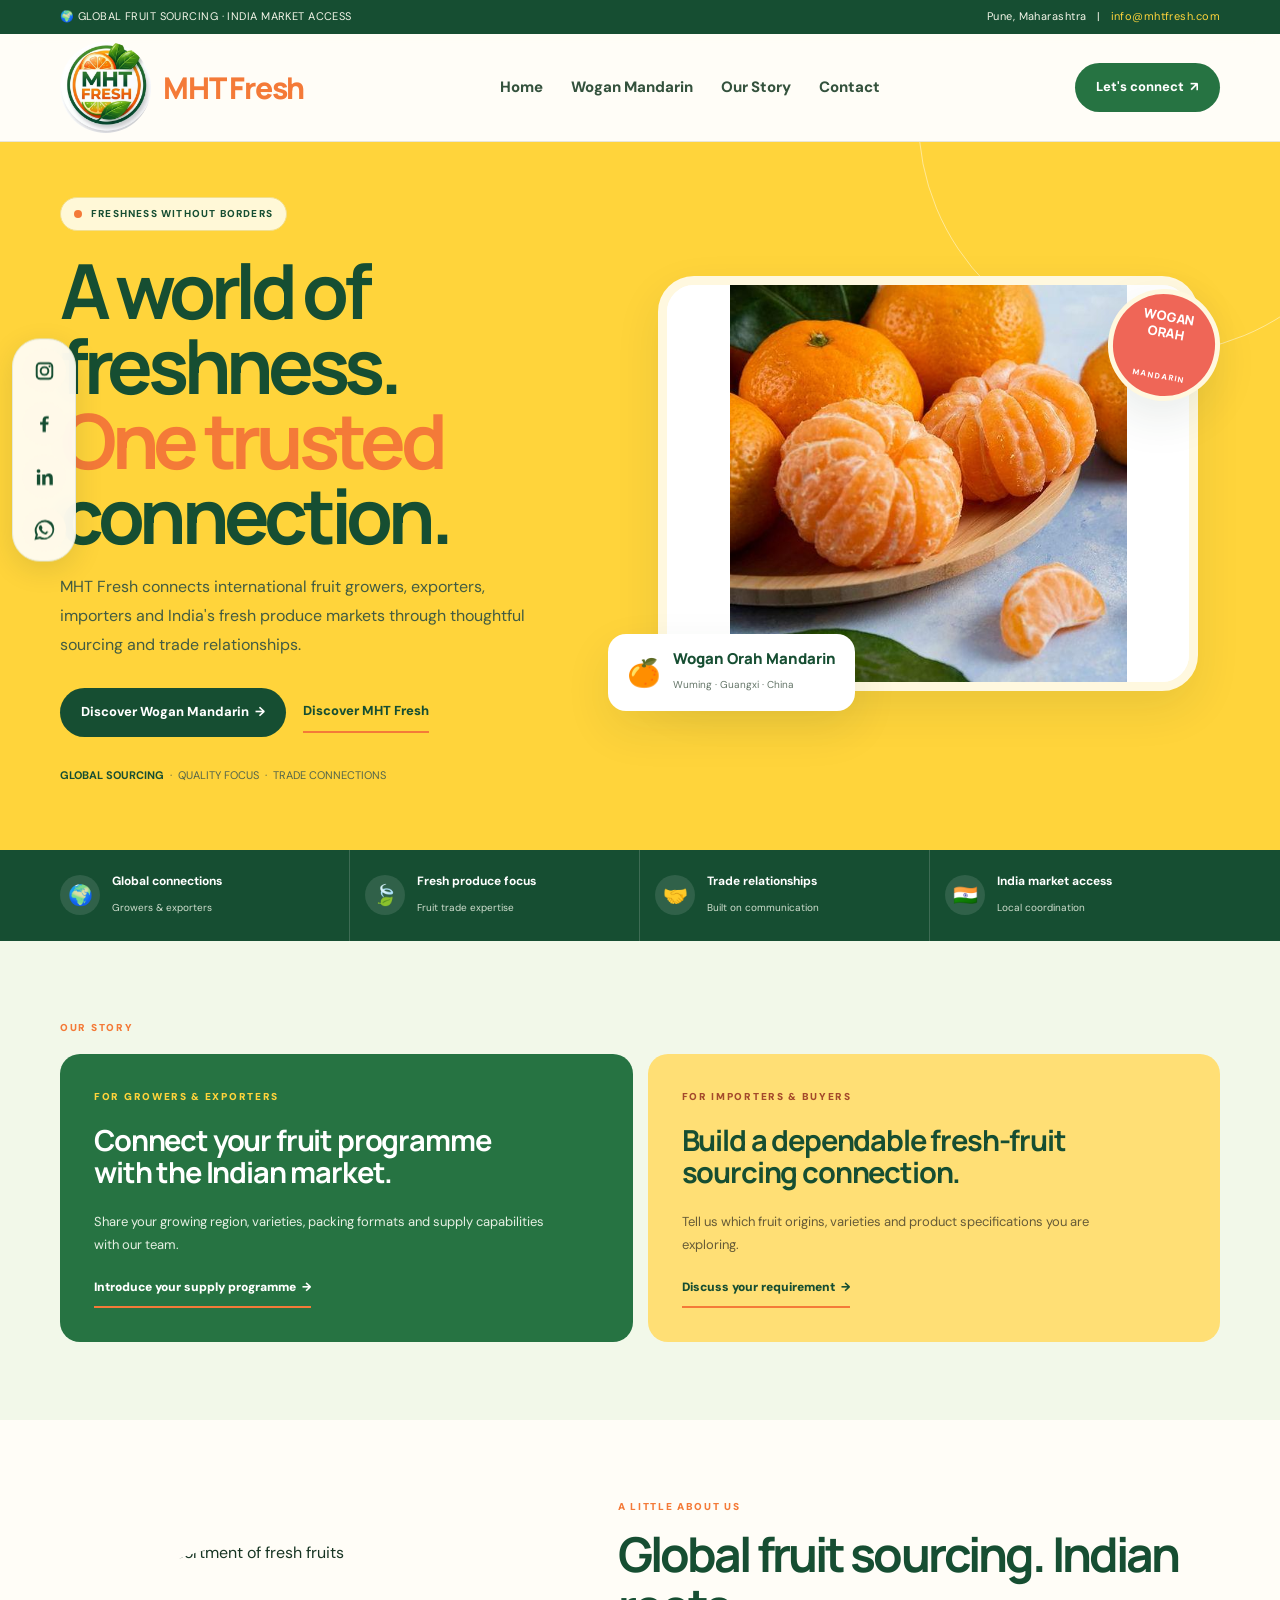
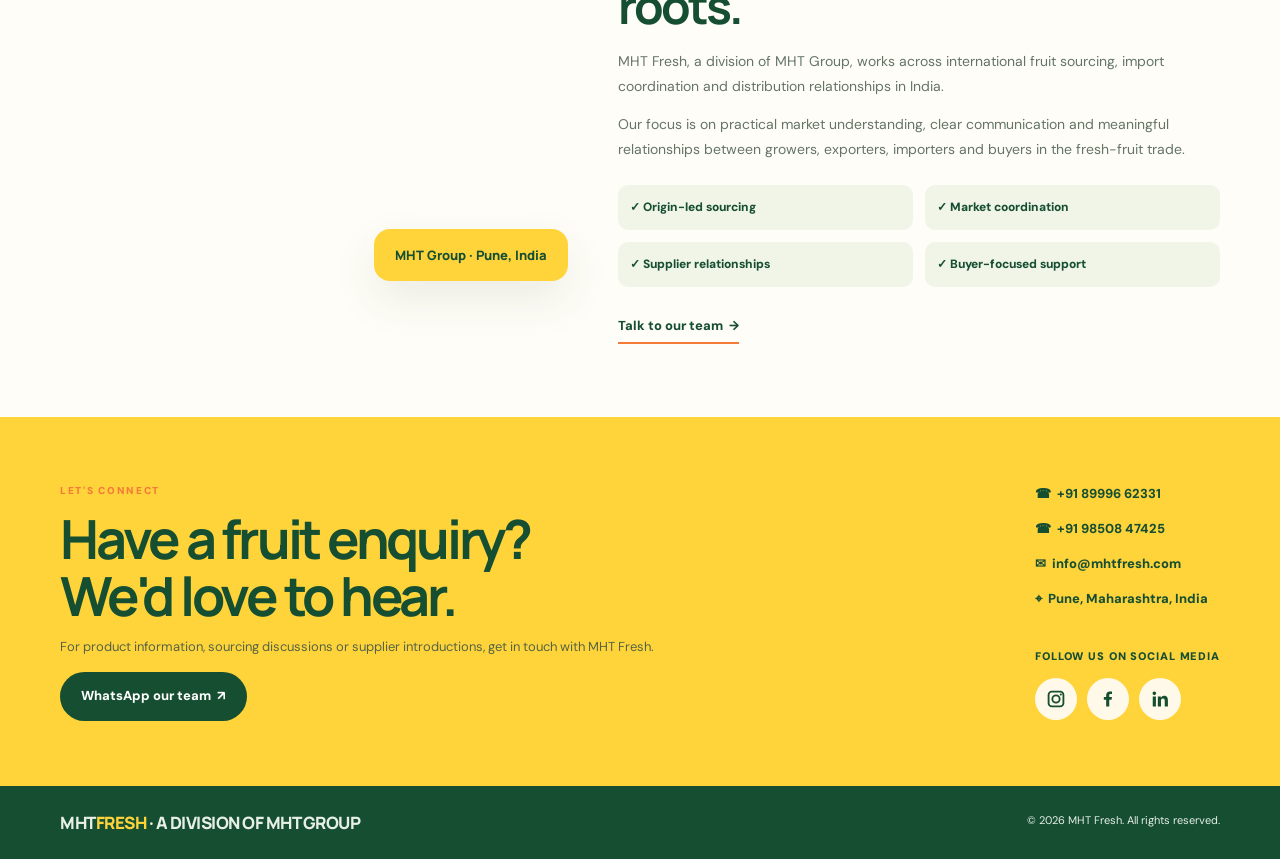
==== index.html @ b7e2547b "Improve site-wide typography, header branding and fixed contact rail" ====
<!doctype html>
<html lang="en"><head>
<meta charset="utf-8"><meta name="viewport" content="width=device-width,initial-scale=1">
<meta name="description" content="MHT Fresh connects international fruit growers, exporters, importers and India's fresh produce markets.">
<meta name="theme-color" content="#f8c928"><title>MHT Fresh | Global Fruit Connections</title>
<link rel="preconnect" href="https://fonts.googleapis.com"><link rel="preconnect" href="https://fonts.gstatic.com" crossorigin>
<link href="https://fonts.googleapis.com/css2?family=DM+Sans:wght@400;500;600;700;800&family=Manrope:wght@400;500;600;700;800&display=swap" rel="stylesheet">
<style>
:root{--sun:#ffd43b;--leaf:#267342;--deep:#164e32;--orange:#f47a38;--coral:#ef6657;--cream:#fff9e9;--paper:#fffdf7;--ink:#173523;--muted:#647568;--shadow:0 18px 45px #25452b18}
*{box-sizing:border-box}html{scroll-behavior:smooth}body{margin:0;background:var(--paper);color:var(--ink);font:15px/1.65 "DM Sans",sans-serif}a{color:inherit;text-decoration:none}img{display:block;max-width:100%}.wrap{width:min(1160px,91%);margin:auto}
.topbar{background:var(--deep);color:#f4f6e9;font-size:11px;letter-spacing:.04em}.topbar .wrap{min-height:34px;display:flex;justify-content:space-between;align-items:center;gap:14px}.topbar a{color:var(--sun)}
header{position:sticky;top:0;z-index:30;background:#fffdf7ed;backdrop-filter:blur(14px);border-bottom:1px solid #e9e6d8}.nav{height:76px;display:flex;align-items:center;justify-content:space-between;gap:25px}.brand{font:800 27px/1 "Manrope";letter-spacing:-1.8px;color:var(--deep)}.brand span{color:var(--orange)}.brand small{display:block;font:800 8px "DM Sans";letter-spacing:2px;color:#788474;margin-top:7px}.brand-logo,.logo-img{width:58px;height:58px;display:block;object-fit:contain;border-radius:50%;flex:none}.links{display:flex;align-items:center;gap:28px;font-size:13px;font-weight:800;color:#34523d}.links a:hover{color:var(--orange)}.navbtn,.btn{display:inline-flex;align-items:center;justify-content:center;gap:9px;background:var(--leaf);color:white;border:0;border-radius:30px;padding:13px 21px;font-size:13px;font-weight:800;transition:.2s}.navbtn:hover,.btn:hover{background:var(--orange);transform:translateY(-2px)}.menu{display:none;border:0;background:none;font-size:26px;color:var(--deep)}
.hero{background:var(--sun);position:relative;overflow:hidden;padding:55px 0 65px}.hero:before{content:"";position:absolute;width:470px;height:470px;border:1px solid #ffffff75;border-radius:50%;right:-110px;top:-260px}.hero-grid{position:relative;z-index:1;display:grid;grid-template-columns:.9fr 1.1fr;gap:48px;align-items:center}.kicker{display:inline-flex;align-items:center;gap:9px;background:#fff8d7;border:1px solid #f3df8d;color:var(--deep);padding:7px 13px;border-radius:30px;font-size:10px;letter-spacing:.12em;font-weight:800;text-transform:uppercase}.kicker i{width:8px;height:8px;border-radius:50%;background:var(--orange)}h1,h2,h3{font-family:"Manrope",sans-serif}h1{font-size:clamp(44px,6vw,76px);line-height:.99;letter-spacing:-.07em;color:var(--deep);margin:22px 0 20px}h1 em{font-style:normal;color:var(--orange)}.hero p{max-width:490px;color:#435c42;font-size:16px;line-height:1.8}.actions{display:flex;align-items:center;gap:17px;flex-wrap:wrap;margin-top:28px}.btn-dark{background:var(--deep)}.btn-dark:hover{background:var(--orange)}.underlink{font-size:13px;font-weight:800;color:var(--deep);border-bottom:2px solid var(--orange);padding:8px 0}.hero-note{margin-top:29px;color:#53654b;font-size:11px}.hero-note b{color:var(--deep)}
.hero-art{height:440px;position:relative}.hero-photo{position:absolute;inset:5px 22px 20px 50px;border-radius:36px;overflow:hidden;background:#fff;box-shadow:var(--shadow);border:9px solid #fff8df}.hero-photo img{width:100%;height:100%;object-fit:contain;background:#fff}.hero-sticker{position:absolute;right:0;top:18px;width:112px;height:112px;border-radius:50%;background:var(--coral);color:white;display:grid;place-items:center;text-align:center;font:800 13px/1.2 "Manrope";transform:rotate(10deg);border:5px solid #fff8df;box-shadow:var(--shadow)}.hero-sticker small{display:block;font:700 8px "DM Sans";letter-spacing:1px}.hero-chip{position:absolute;left:0;bottom:0;background:white;border-radius:18px;padding:14px 19px;box-shadow:var(--shadow);display:flex;gap:12px;align-items:center}.hero-chip b{font:800 15px "Manrope";color:var(--deep);display:block}.hero-chip small{font-size:10px;color:var(--muted)}.chip-icon{font-size:27px}
.promise{background:var(--deep);color:white}.promise .wrap{display:grid;grid-template-columns:repeat(4,1fr)}.promise-item{padding:21px 15px;display:flex;gap:12px;align-items:center;border-right:1px solid #ffffff2b}.promise-item:first-child{padding-left:0}.promise-item:last-child{border:0}.promise-icon{width:40px;height:40px;border-radius:50%;display:grid;place-items:center;background:#ffffff1c;font-size:20px}.promise b{display:block;font-size:12px}.promise small{font-size:10px;color:#d1dfcf}
.section{padding:78px 0}.eyebrow{color:var(--orange);font-size:10px;letter-spacing:.17em;text-transform:uppercase;font-weight:900}.feature{background:var(--cream);overflow:hidden}.feature-grid{display:grid;grid-template-columns:1fr 1fr;gap:55px;align-items:center}.feature-visual{height:390px;position:relative;border-radius:28px;overflow:hidden;background:#fff;border:1px solid #eee7d5;box-shadow:var(--shadow)}.feature-visual img{width:100%;height:100%;object-fit:contain}.feature-label{position:absolute;left:20px;bottom:20px;background:var(--sun);padding:12px 16px;border-radius:12px;color:var(--deep);font-size:10px;font-weight:900;letter-spacing:.12em}.feature-copy h2{font-size:clamp(34px,4.2vw,52px);line-height:1.05;letter-spacing:-.06em;color:var(--deep);margin:12px 0 18px}.feature-copy p{color:var(--muted);font-size:14px}.feature-tags{display:flex;flex-wrap:wrap;gap:8px;margin:20px 0 25px}.feature-tags span{background:#e9f0d7;border-radius:30px;padding:7px 12px;font-size:10px;color:var(--deep);font-weight:800}
.story{background:#f2f8e9}.story-grid{display:grid;grid-template-columns:1fr 1fr;gap:15px}.story-card{border-radius:20px;padding:34px;min-height:260px;display:flex;flex-direction:column;align-items:flex-start}.story-card:first-child{background:var(--leaf);color:white}.story-card:last-child{background:#ffdf75;color:var(--deep)}.story-card .eyebrow{color:var(--sun)}.story-card:last-child .eyebrow{color:#a44a2b}.story-card h3{font-size:29px;line-height:1.12;letter-spacing:-.04em;margin:18px 0 9px;max-width:410px}.story-card p{font-size:13px;max-width:450px;color:#e6f0e3}.story-card:last-child p{color:#665b37}.story-card a{margin-top:auto;font-size:12px;font-weight:900;border-bottom:2px solid var(--orange);padding:8px 0}
.about{display:grid;grid-template-columns:.9fr 1.1fr;gap:65px;align-items:center}.about-visual{height:360px;position:relative}.about-visual img{width:100%;height:100%;object-fit:cover;border-radius:46% 46% 22px 22px}.about-badge{position:absolute;right:-15px;bottom:18px;background:var(--sun);padding:17px 21px;border-radius:16px;color:var(--deep);font:800 13px "Manrope";box-shadow:var(--shadow)}.about-copy h2{font-size:clamp(34px,4vw,48px);line-height:1.08;letter-spacing:-.06em;color:var(--deep);margin:12px 0 18px}.about-copy p{font-size:14px;color:var(--muted)}.about-points{display:grid;grid-template-columns:1fr 1fr;gap:12px;margin:24px 0}.about-points span{font-size:12px;font-weight:800;color:var(--deep);padding:12px;background:#f0f5e8;border-radius:10px}
.contact{background:var(--sun);padding:65px 0}.contact-grid{display:flex;justify-content:space-between;align-items:center;gap:35px}.contact h2{font-size:clamp(34px,4.5vw,54px);line-height:1.05;letter-spacing:-.06em;color:var(--deep);margin:10px 0}.contact p{color:#566445;font-size:13px}.contact-links{display:grid;gap:12px;color:var(--deep);font-size:13px;font-weight:800}.contact-links a:hover{color:var(--orange)}.social-area{margin-top:25px}.social-title{font-size:11px;font-weight:900;letter-spacing:.08em;text-transform:uppercase;color:var(--deep);margin-bottom:11px}.socials{display:flex;gap:10px;align-items:center}.social-link{width:42px;height:42px;border-radius:50%;display:grid;place-items:center;background:#fff9e9;color:var(--deep);transition:.2s}.social-link:hover{transform:translateY(-3px);background:var(--deep);color:white}.social-link svg{width:20px;height:20px;fill:currentColor}
footer{background:var(--deep);color:#e7f0e4;padding:25px 0;font-size:11px}footer .wrap{display:flex;justify-content:space-between;gap:15px;flex-wrap:wrap}.footbrand{font:800 17px "Manrope";letter-spacing:-.5px}.footbrand span{color:var(--sun)}
@media(max-width:900px){.hero-grid{gap:20px}.hero-art{height:370px}.promise-item{padding:17px 9px}.promise small{display:none}.feature-grid{gap:30px}}
@media(max-width:650px){.topbar .wrap{justify-content:center;text-align:center}.topbar .wrap span:last-child{display:none}.nav{height:68px}.menu{display:block}.links{display:none;position:absolute;top:68px;left:0;right:0;background:var(--paper);padding:18px 5%;border-bottom:1px solid #e8e7d8;flex-direction:column;align-items:flex-start}.links.open{display:flex}.navbtn{display:none}.hero{padding:32px 0 42px}.hero-grid{grid-template-columns:1fr;gap:12px}.hero-art{height:300px}.hero-photo{left:20px;right:20px;top:8px;bottom:17px}.hero-sticker{width:88px;height:88px;font-size:11px}.hero p{font-size:14px}.promise .wrap{grid-template-columns:1fr 1fr}.promise-item{border-bottom:1px solid #ffffff2b}.promise-item:nth-child(2){border-right:0}.promise-item:nth-child(3){padding-left:0}.section{padding:55px 0}.feature-grid,.about{grid-template-columns:1fr;gap:28px}.feature-visual{height:290px}.story-grid{grid-template-columns:1fr}.story-card{padding:26px;min-height:235px}.about-visual{height:280px;margin-right:12px}.about-badge{right:0}.contact-grid{display:block}.contact-links{margin-top:25px}footer .wrap{display:block}footer .wrap span{display:block;margin-top:8px}}
@media(prefers-reduced-motion:reduce){html{scroll-behavior:auto}*,*:before,*:after{transition:none!important}}
/* MHT Fresh shared typography, larger brand mark and persistent social rail */@media(max-width:760px){.social-rail{top:auto;left:50%;bottom:calc(12px + env(safe-area-inset-bottom));transform:translateX(-50%);flex-direction:row;border-radius:28px;padding:6px;gap:8px}.social-rail a{width:42px;height:42px}}
body{font-size:16px;line-height:1.7}
.brand-logo,.logo-img{width:76px;height:76px}
.brand-name{display:inline-block;margin-left:11px;font:800 25px/1 "Manrope",sans-serif;letter-spacing:-1.1px;color:var(--deep,var(--forest))}
.brand-name span{color:var(--orange)}
.nav{min-height:88px}
.links,header nav{font-size:14px}
.links a,header nav a{padding:10px 0}
.social-rail{position:fixed;left:12px;top:50%;transform:translateY(-50%);z-index:80;display:flex;flex-direction:column;gap:9px;padding:9px;background:#fffdf7ed;border:1px solid #e4e8dc;border-radius:28px;box-shadow:0 8px 28px #17352320;backdrop-filter:blur(12px)}
.social-rail a{width:42px;height:42px;border-radius:50%;display:grid;place-items:center;background:var(--cream,#fff9e9);color:var(--deep,var(--forest));transition:transform .18s,background .18s,color .18s}
.social-rail a:hover{transform:translateX(3px);background:var(--leaf,var(--forest2));color:#fff}
.social-rail svg{width:20px;height:20px;fill:currentColor}
@media(max-width:900px){.social-rail{left:8px;gap:7px;padding:7px}.social-rail a{width:38px;height:38px}}
@media(max-width:650px){.brand-name{font-size:21px}.brand-logo,.logo-img{width:62px;height:62px}.nav{min-height:68px}.social-rail{top:auto;left:50%;bottom:calc(12px + env(safe-area-inset-bottom));transform:translateX(-50%);flex-direction:row;border-radius:28px;padding:6px;gap:8px}.social-rail a{width:42px;height:42px}}

/* MHT Fresh site-wide typography, enlarged identity and fixed contact rail */
body{font-family:"DM Sans",sans-serif;font-size:16px;line-height:1.75}
p,.lead{font-size:16px;line-height:1.75}
.brand,.logo{display:flex;align-items:center;gap:12px;white-space:nowrap}
.brand-name{display:inline-block;margin:0;font:800 30px/1 "Manrope",sans-serif;letter-spacing:-1.2px;color:var(--deep,var(--forest,var(--g)))}
.brand-name span{color:var(--orange)}
.brand-logo,.logo-img{width:91px;height:91px;flex:none;object-fit:contain}
.nav{height:auto;min-height:104px;padding:8px 0}
.links,header nav{font-size:15px}
.links a,header nav a{font-size:15px}
.social-rail{position:fixed;left:12px;top:50%;transform:translateY(-50%);z-index:100;display:flex;flex-direction:column;gap:9px;padding:9px;background:#fffdf7ed;border:1px solid #e4e8dc;border-radius:28px;box-shadow:0 8px 28px #17352320;backdrop-filter:blur(12px)}
.social-rail a{width:44px;height:44px;border-radius:50%;display:grid;place-items:center;background:var(--cream,#fff9e9);color:var(--deep,var(--forest,var(--g)));transition:transform .18s,background .18s,color .18s}
.social-rail a:hover{transform:translateX(3px);background:var(--leaf,var(--forest2,var(--g2)));color:#fff}
.social-rail svg{width:21px;height:21px;fill:currentColor}
@media(max-width:900px){.brand-logo,.logo-img{width:82px;height:82px}.nav{min-height:94px}.social-rail{left:8px;gap:7px;padding:7px}.social-rail a{width:40px;height:40px}}
@media(max-width:650px){
 .brand-name{font-size:25px}
 .brand-logo,.logo-img{width:74px;height:74px}
 .nav{min-height:82px;padding:8px 0}
 .social-rail{top:auto;left:50%;bottom:calc(12px + env(safe-area-inset-bottom));transform:translateX(-50%);flex-direction:row;border-radius:28px;padding:6px;gap:8px}
 .social-rail a{width:42px;height:42px}
}

</style></head><body>
<aside class="social-rail" aria-label="Follow MHT Fresh on social media">
  <a href="https://www.instagram.com/mht_fresh/?srtk=MWRqb3l5eXVsdXZsYQ==" target="_blank" rel="noopener noreferrer" aria-label="Instagram" title="Instagram"><svg viewBox="0 0 24 24" aria-hidden="true"><path d="M7 2h10a5 5 0 0 1 5 5v10a5 5 0 0 1-5 5H7a5 5 0 0 1-5-5V7a5 5 0 0 1 5-5zm0 2.2A2.8 2.8 0 0 0 4.2 7v10A2.8 2.8 0 0 0 7 19.8h10a2.8 2.8 0 0 0 2.8-2.8V7A2.8 2.8 0 0 0 17 4.2H7zm5 2.3a5.5 5.5 0 1 1 0 11 5.5 5.5 0 0 1 0-11zm0 2.2a3.3 3.3 0 1 0 0 6.6 3.3 3.3 0 0 0 0-6.6zm5.8-3.4a1.3 1.3 0 1 1 0 2.6 1.3 1.3 0 0 1 0-2.6z"/></svg></a>
  <a href="https://www.facebook.com/share/1EpzenpAUu/" target="_blank" rel="noopener noreferrer" aria-label="Facebook" title="Facebook"><svg viewBox="0 0 24 24" aria-hidden="true"><path d="M13.5 21v-8.2h2.8l.4-3.2h-3.2V7.5c0-.9.3-1.5 1.6-1.5h1.7V3.1c-.3 0-1.4-.1-2.6-.1-2.6 0-4.4 1.6-4.4 4.5v2.1H7v3.2h2.8V21h3.7z"/></svg></a>
  <a href="https://www.linkedin.com/company/145335454/" target="_blank" rel="noopener noreferrer" aria-label="LinkedIn" title="LinkedIn"><svg viewBox="0 0 24 24" aria-hidden="true"><path d="M5.2 3a2.2 2.2 0 1 1 0 4.4 2.2 2.2 0 0 1 0-4.4zM3.3 9h3.8v12H3.3V9zm6.1 0H13v1.6h.1A4.1 4.1 0 0 1 16.8 8c4 0 4.7 2.6 4.7 6V21h-3.8v-6.2c0-1.5 0-3.4-2.1-3.4s-2.4 1.6-2.4 3.3V21H9.4V9z"/></svg></a>
  <a href="https://wa.me/918999662331?text=Hello%20MHT%20Fresh%2C%20I%20have%20a%20fruit%20enquiry." target="_blank" rel="noopener noreferrer" aria-label="WhatsApp" title="WhatsApp"><svg viewBox="0 0 24 24" aria-hidden="true"><path d="M20.5 3.5A11.9 11.9 0 0 0 2 17.7L.5 23.5l6-1.6A11.9 11.9 0 0 0 20.5 3.5ZM12 21a9 9 0 0 1-4.6-1.3l-.3-.2-3.5.9.9-3.4-.2-.4A9 9 0 1 1 12 21Zm5-6.7c-.3-.2-1.7-.9-2-.9s-.5-.2-.7.2-.8.9-1 1.1-.4.2-.7.1a7.4 7.4 0 0 1-2.2-1.4 8.2 8.2 0 0 1-1.5-1.9c-.2-.3 0-.5.1-.7l.5-.6.2-.5-.1-.5c-.1-.2-.7-1.6-1-2.1-.2-.5-.5-.4-.7-.4h-.6c-.2 0-.5.1-.8.4s-1 1-1 2.4 1 2.8 1.2 3 .2.3.4.6a9.7 9.7 0 0 0 3.7 3.3c.5.2.9.4 1.2.5.5.2 1 .2 1.4.1.4-.1 1.7-.7 1.9-1.3.2-.6.2-1.1.1-1.2-.1-.2-.3-.3-.6-.4Z"/></svg></a>
</aside><div class="topbar"><div class="wrap"><span>🌍 GLOBAL FRUIT SOURCING · INDIA MARKET ACCESS</span><span>Pune, Maharashtra &nbsp; | &nbsp; <a href="mailto:info@mhtfresh.com">info@mhtfresh.com</a></span></div></div>
<header><div class="wrap nav"><a href="index.html" class="brand" aria-label="MHT Fresh home"><img class="brand-logo" src="assets/Logo.png" alt="MHT Fresh"><span class="brand-name">MHT <span>Fresh</span></span></a><button class="menu" id="menu" aria-label="Toggle navigation" aria-expanded="false">☰</button><nav class="links" id="links"><a href="#home">Home</a><a href="wogan.html">Wogan Mandarin</a><a href="#about">Our Story</a><a href="#contact">Contact</a></nav><a class="navbtn" href="#contact">Let's connect&nbsp; ↗</a></div></header>
<main>
<section class="hero" id="home"><div class="wrap hero-grid"><div><span class="kicker"><i></i> Freshness without borders</span><h1>A world of freshness.<br><em>One trusted</em> connection.</h1><p>MHT Fresh connects international fruit growers, exporters, importers and India's fresh produce markets through thoughtful sourcing and trade relationships.</p><div class="actions"><a class="btn btn-dark" href="wogan.html">Discover Wogan Mandarin&nbsp; →</a><a class="underlink" href="#about">Discover MHT Fresh</a></div><div class="hero-note"><b>GLOBAL SOURCING</b> &nbsp;·&nbsp; QUALITY FOCUS &nbsp;·&nbsp; TRADE CONNECTIONS</div></div><div class="hero-art"><div class="hero-photo"><img src="assets/wogan-mandarin.jpg" alt="Wogan Orah Mandarin with fresh leaves and peeled segments" fetchpriority="high"></div><div class="hero-sticker">WOGAN<br>ORAH<small>MANDARIN</small></div><div class="hero-chip"><span class="chip-icon">🍊</span><div><b>Wogan Orah Mandarin</b><small>Wuming · Guangxi · China</small></div></div></div></div></section>
<div class="promise"><div class="wrap"><div class="promise-item"><span class="promise-icon">🌍</span><div><b>Global connections</b><small>Growers & exporters</small></div></div><div class="promise-item"><span class="promise-icon">🍃</span><div><b>Fresh produce focus</b><small>Fruit trade expertise</small></div></div><div class="promise-item"><span class="promise-icon">🤝</span><div><b>Trade relationships</b><small>Built on communication</small></div></div><div class="promise-item"><span class="promise-icon">🇮🇳</span><div><b>India market access</b><small>Local coordination</small></div></div></div></div>
<section class="story section"><div class="wrap"><div class="eyebrow">Our story</div><div class="story-grid" style="margin-top:18px"><article class="story-card"><div class="eyebrow">For growers & exporters</div><h3>Connect your fruit programme with the Indian market.</h3><p>Share your growing region, varieties, packing formats and supply capabilities with our team.</p><a href="mailto:info@mhtfresh.com?subject=Exporter%20Enquiry">Introduce your supply programme&nbsp; →</a></article><article class="story-card"><div class="eyebrow">For importers & buyers</div><h3>Build a dependable fresh-fruit sourcing connection.</h3><p>Tell us which fruit origins, varieties and product specifications you are exploring.</p><a href="mailto:info@mhtfresh.com?subject=Buyer%20Enquiry">Discuss your requirement&nbsp; →</a></article></div></div></section>
<section class="section" id="about"><div class="wrap about"><div class="about-visual"><img src="https://images.unsplash.com/photo-1610832958506-aa56368176cf?auto=format&fit=crop&w=1000&q=85" alt="A colourful assortment of fresh fruits"><span class="about-badge">MHT Group · Pune, India</span></div><div class="about-copy"><div class="eyebrow">A little about us</div><h2>Global fruit sourcing. Indian roots.</h2><p>MHT Fresh, a division of MHT Group, works across international fruit sourcing, import coordination and distribution relationships in India.</p><p>Our focus is on practical market understanding, clear communication and meaningful relationships between growers, exporters, importers and buyers in the fresh-fruit trade.</p><div class="about-points"><span>✓ Origin-led sourcing</span><span>✓ Market coordination</span><span>✓ Supplier relationships</span><span>✓ Buyer-focused support</span></div><a class="underlink" href="#contact">Talk to our team&nbsp; →</a></div></div></section>
<section class="contact" id="contact"><div class="wrap contact-grid"><div><div class="eyebrow">Let's connect</div><h2>Have a fruit enquiry?<br>We'd love to hear.</h2><p>For product information, sourcing discussions or supplier introductions, get in touch with MHT Fresh.</p><a class="btn btn-dark" href="https://wa.me/918999662331?text=Hello%20MHT%20Fresh%2C%20I%20would%20like%20to%20discuss%20a%20fruit%20enquiry.">WhatsApp our team&nbsp; ↗</a></div><div class="contact-links"><a href="tel:+918999662331">☎ &nbsp;+91 89996 62331</a><a href="tel:+919850847425">☎ &nbsp;+91 98508 47425</a><a href="mailto:info@mhtfresh.com">✉ &nbsp;info@mhtfresh.com</a><span>⌖ &nbsp;Pune, Maharashtra, India</span><div class="social-area"><div class="social-title">Follow us on social media</div><div class="socials"><a class="social-link" href="https://www.instagram.com/mht_fresh/" target="_blank" rel="noopener noreferrer" aria-label="Instagram"><svg viewBox="0 0 24 24" aria-hidden="true"><path d="M7 2h10a5 5 0 0 1 5 5v10a5 5 0 0 1-5 5H7a5 5 0 0 1-5-5V7a5 5 0 0 1 5-5zm0 2.2A2.8 2.8 0 0 0 4.2 7v10A2.8 2.8 0 0 0 7 19.8h10a2.8 2.8 0 0 0 2.8-2.8V7A2.8 2.8 0 0 0 17 4.2H7zm5 2.3a5.5 5.5 0 1 1 0 11 5.5 5.5 0 0 1 0-11zm0 2.2a3.3 3.3 0 1 0 0 6.6 3.3 3.3 0 0 0 0-6.6zm5.8-3.4a1.3 1.3 0 1 1 0 2.6 1.3 1.3 0 0 1 0-2.6z"/></svg></a><a class="social-link" href="https://www.facebook.com/share/1EpzenpAUu/" target="_blank" rel="noopener noreferrer" aria-label="Facebook"><svg viewBox="0 0 24 24" aria-hidden="true"><path d="M13.5 21v-8.2h2.8l.4-3.2h-3.2V7.5c0-.9.3-1.5 1.6-1.5h1.7V3.1c-.3 0-1.4-.1-2.6-.1-2.6 0-4.4 1.6-4.4 4.5v2.1H7v3.2h2.8V21h3.7z"/></svg></a><a class="social-link" href="https://www.linkedin.com/company/145335454" target="_blank" rel="noopener noreferrer" aria-label="LinkedIn"><svg viewBox="0 0 24 24" aria-hidden="true"><path d="M5.2 3a2.2 2.2 0 1 1 0 4.4 2.2 2.2 0 0 1 0-4.4zM3.3 9h3.8v12H3.3V9zm6.1 0H13v1.6h.1A4.1 4.1 0 0 1 16.8 8c4 0 4.7 2.6 4.7 6V21h-3.8v-6.2c0-1.5 0-3.4-2.1-3.4s-2.4 1.6-2.4 3.3V21H9.4V9z"/></svg></a></div></div></div></div></section>
</main><footer><div class="wrap"><strong class="footbrand">MHT<span>FRESH</span> · A DIVISION OF MHT GROUP</strong><span>© <span id="year"></span> MHT Fresh. All rights reserved.</span></div></footer>
<script>document.getElementById("year").textContent=new Date().getFullYear();const menu=document.getElementById("menu"),links=document.getElementById("links");menu.addEventListener("click",()=>{const open=links.classList.toggle("open");menu.setAttribute("aria-expanded",String(open));menu.textContent=open?"×":"☰"});links.querySelectorAll("a").forEach(a=>a.addEventListener("click",()=>{links.classList.remove("open");menu.setAttribute("aria-expanded","false");menu.textContent="☰"}));</script>
</body></html>
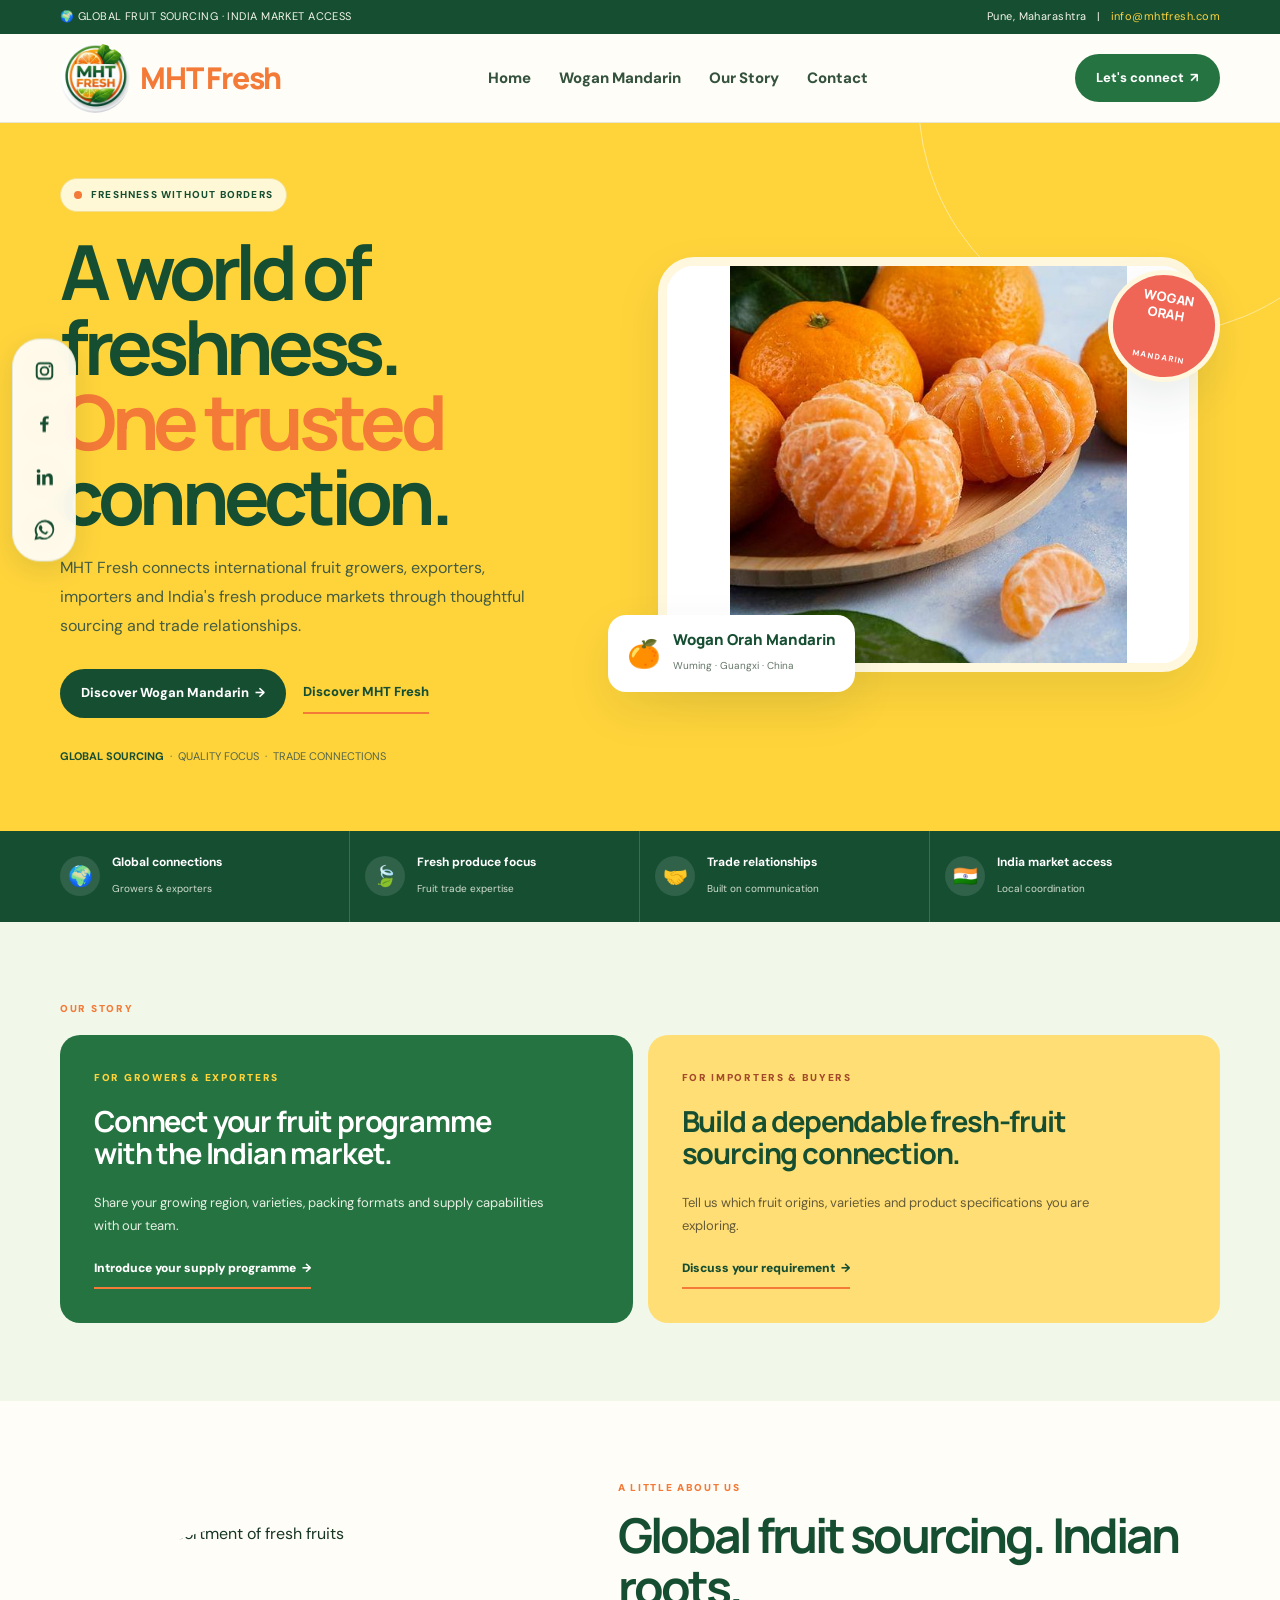
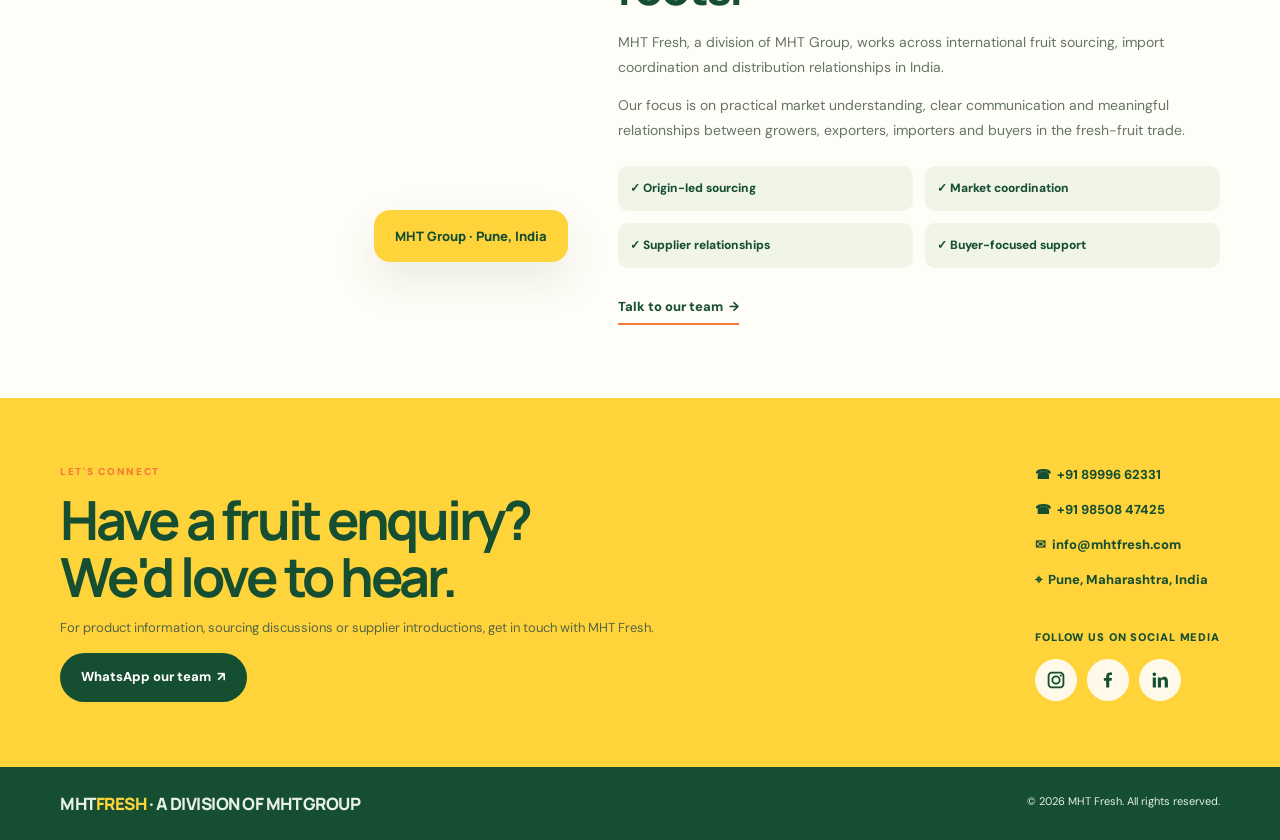
==== commit ae1609ff: "Align homepage branding with shared fruit-led theme" ====
--- a/index.html
+++ b/index.html
@@ -59,6 +59,21 @@
  .social-rail a{width:42px;height:42px}
 }
 
+
+/* MHT Fresh fruit-led brand theme — shared palette and component styling */
+body{font-family:"DM Sans",sans-serif;font-size:16px;line-height:1.75}
+p{font-size:16px;line-height:1.75}
+h1,h2,h3{font-family:"Manrope",sans-serif}
+.brand{display:flex;align-items:center;gap:10px;white-space:nowrap}
+.brand-name{font-size:30px;letter-spacing:-1.2px}
+.brand-logo,.logo-img{width:70px;height:70px;flex:none;object-fit:contain}
+.nav{height:auto;min-height:88px;padding:7px 0}
+.links{font-size:15px}
+.links a{font-size:15px}
+button,.btn,.navbtn{border-radius:30px}
+@media(max-width:900px){.brand-logo,.logo-img{width:70px;height:70px}.nav{min-height:84px}}
+@media(max-width:650px){.brand-name{font-size:25px}.brand-logo,.logo-img{width:64px;height:64px}.nav{min-height:76px}}
+
 </style></head><body>
 <aside class="social-rail" aria-label="Follow MHT Fresh on social media">
   <a href="https://www.instagram.com/mht_fresh/?srtk=MWRqb3l5eXVsdXZsYQ==" target="_blank" rel="noopener noreferrer" aria-label="Instagram" title="Instagram"><svg viewBox="0 0 24 24" aria-hidden="true"><path d="M7 2h10a5 5 0 0 1 5 5v10a5 5 0 0 1-5 5H7a5 5 0 0 1-5-5V7a5 5 0 0 1 5-5zm0 2.2A2.8 2.8 0 0 0 4.2 7v10A2.8 2.8 0 0 0 7 19.8h10a2.8 2.8 0 0 0 2.8-2.8V7A2.8 2.8 0 0 0 17 4.2H7zm5 2.3a5.5 5.5 0 1 1 0 11 5.5 5.5 0 0 1 0-11zm0 2.2a3.3 3.3 0 1 0 0 6.6 3.3 3.3 0 0 0 0-6.6zm5.8-3.4a1.3 1.3 0 1 1 0 2.6 1.3 1.3 0 0 1 0-2.6z"/></svg></a>
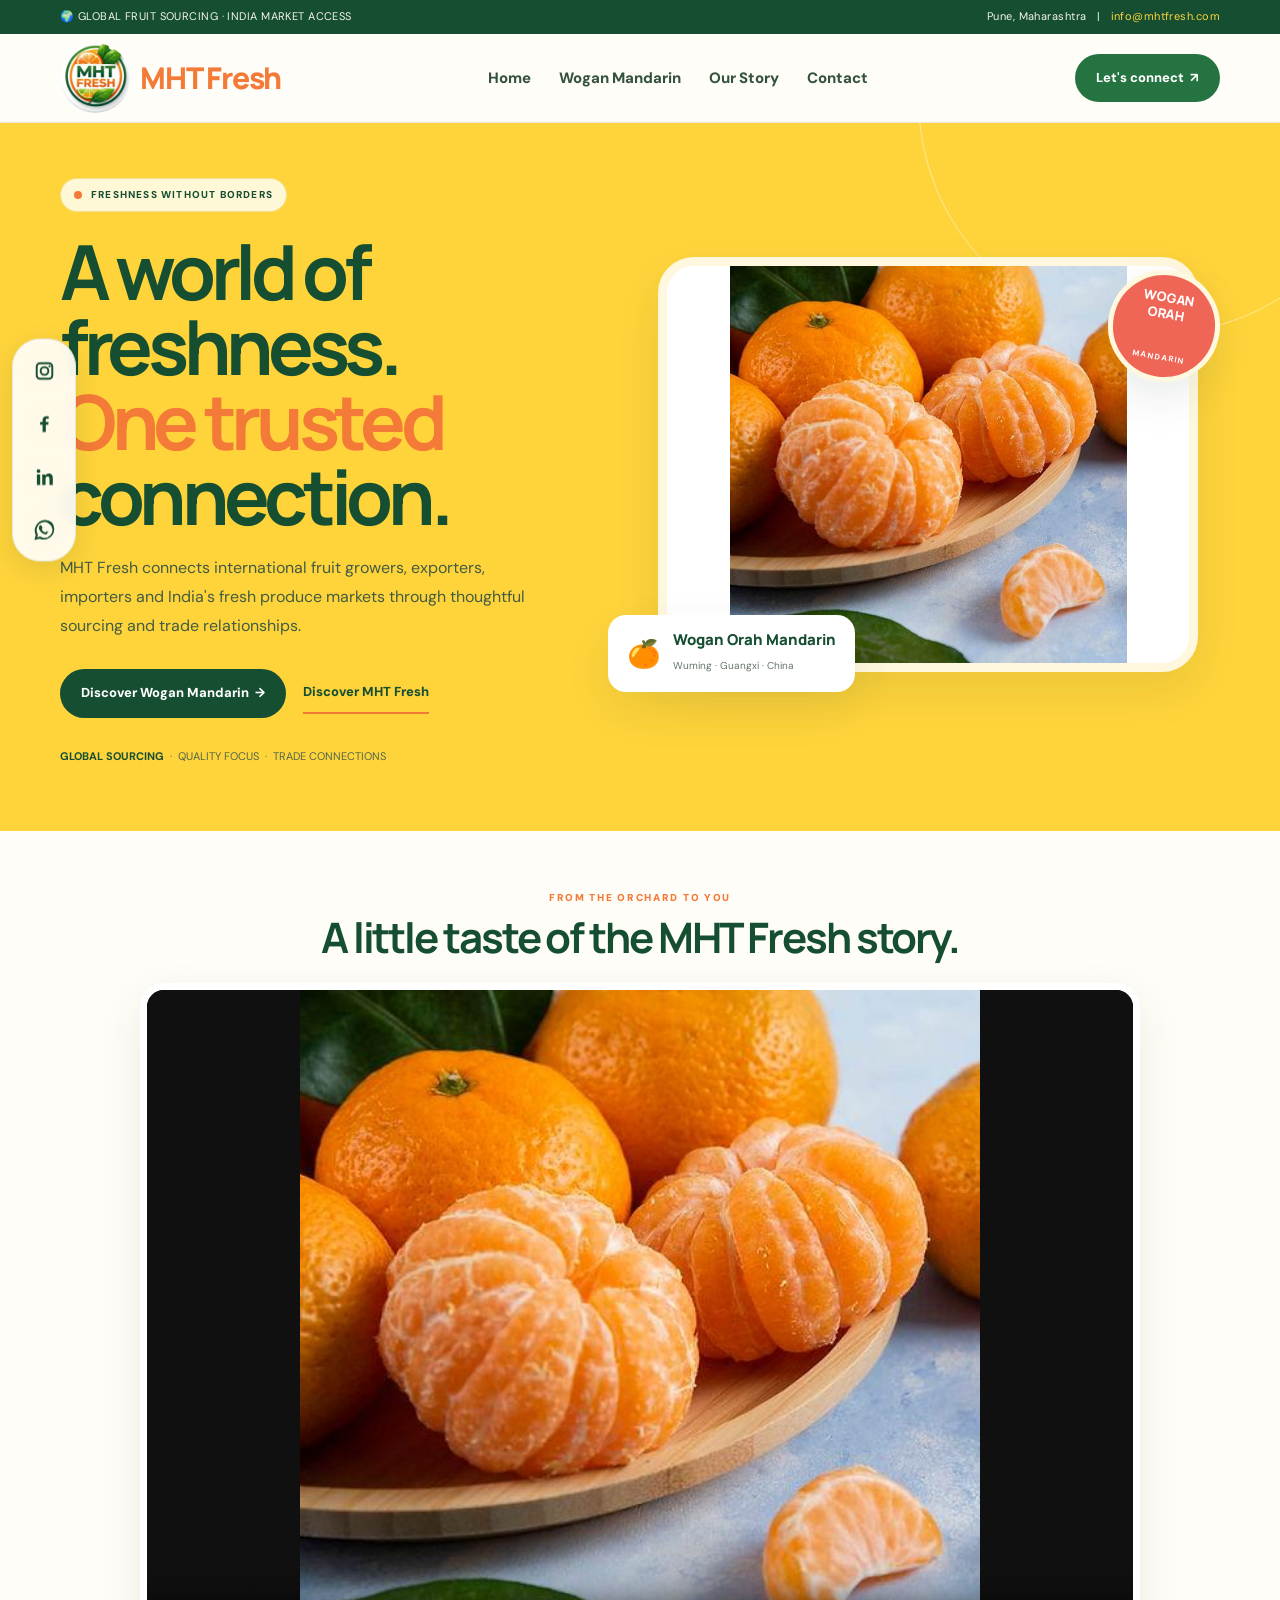
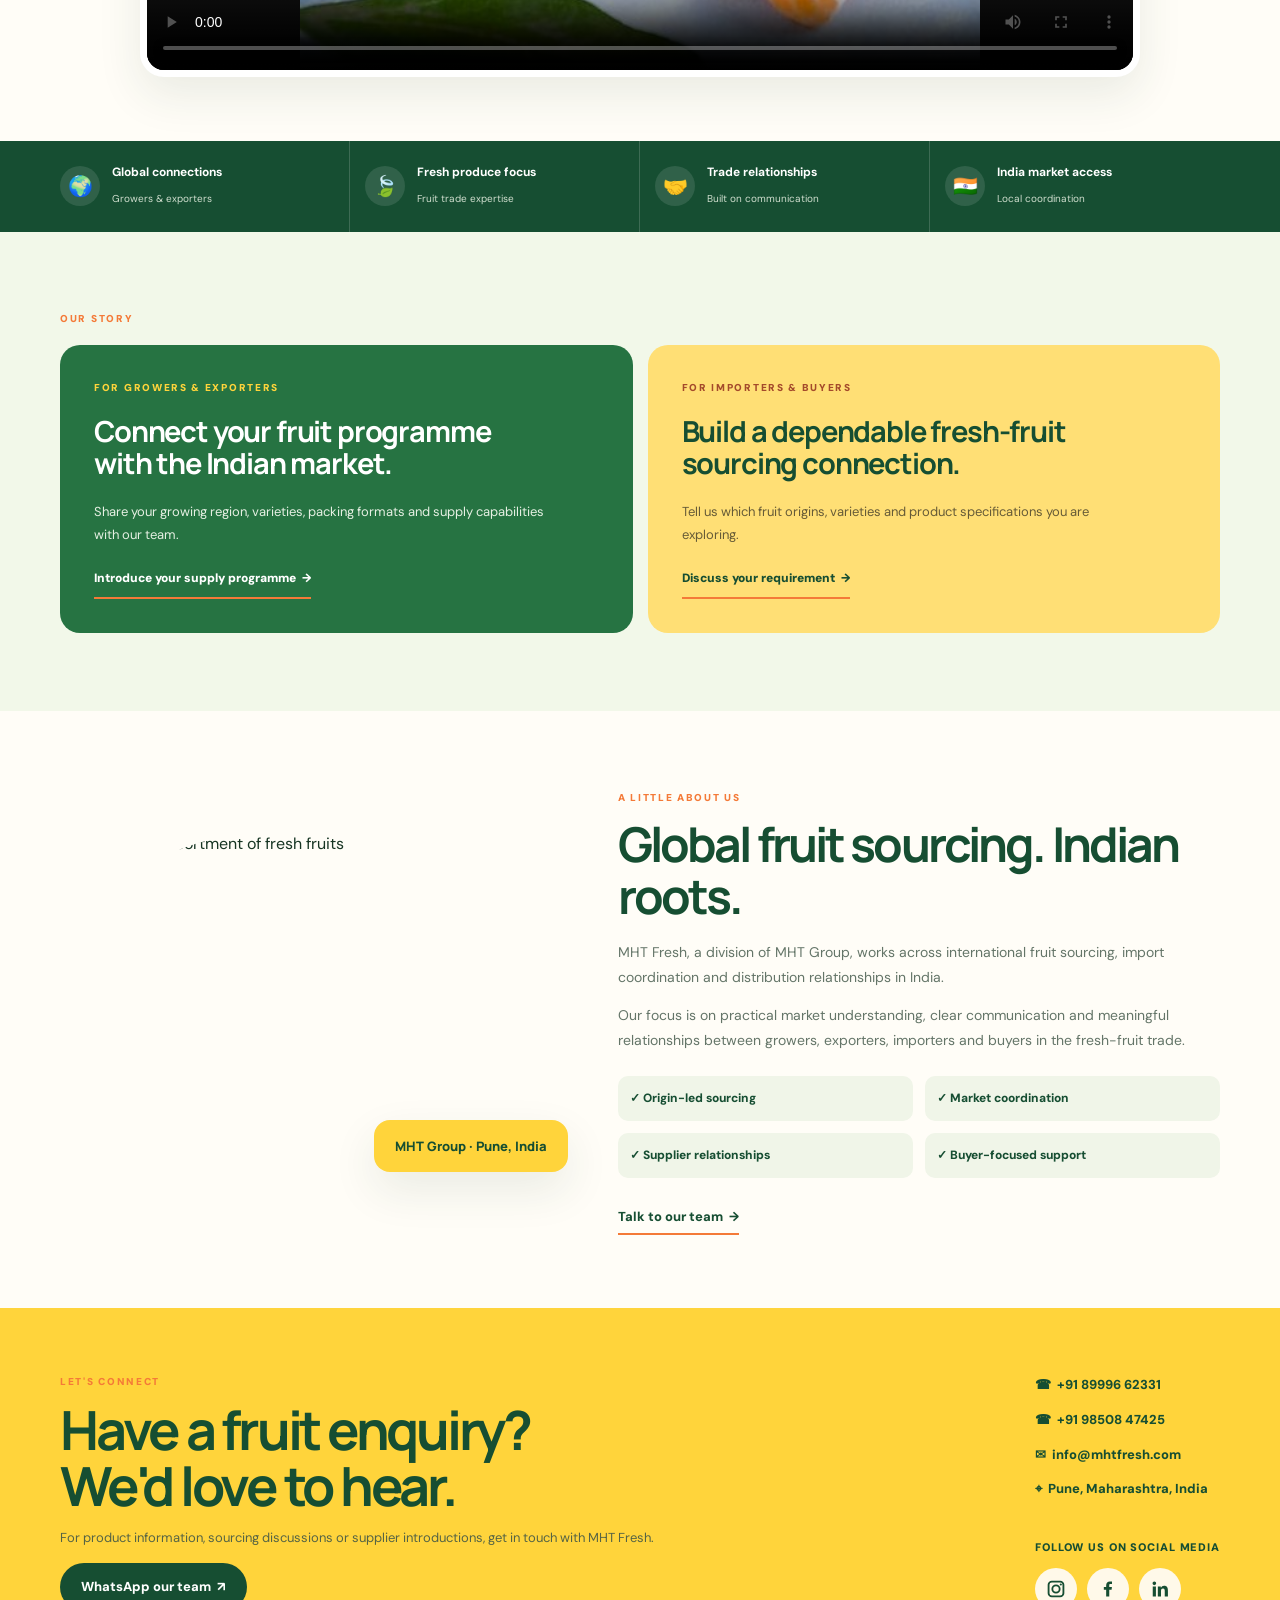
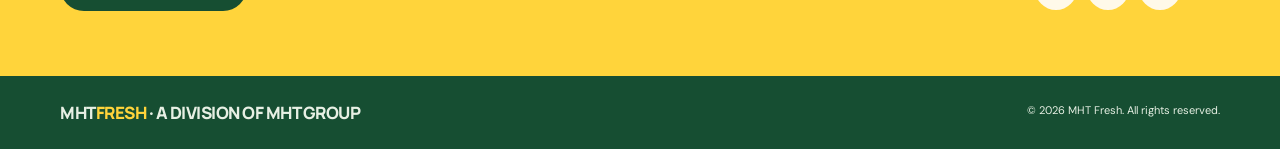
==== commit 126675b5: "Add MHT Fresh brand film section to homepage" ====
--- a/index.html
+++ b/index.html
@@ -1,5 +1,14 @@
 <!doctype html>
 <html lang="en"><head>
+<!-- Microsoft Clarity analytics -->
+<script type="text/javascript">
+(function(c,l,a,r,i,t,y){
+  c[a]=c[a]||function(){(c[a].q=c[a].q||[]).push(arguments)};
+  t=l.createElement(r);t.async=1;t.src="https://www.clarity.ms/tag/"+i;
+  y=l.getElementsByTagName(r)[0];y.parentNode.insertBefore(t,y);
+})(window, document, "clarity", "script", "z9hhaveugt");
+</script>
+
 <meta charset="utf-8"><meta name="viewport" content="width=device-width,initial-scale=1">
 <meta name="description" content="MHT Fresh connects international fruit growers, exporters, importers and India's fresh produce markets.">
 <meta name="theme-color" content="#f8c928"><title>MHT Fresh | Global Fruit Connections</title>
@@ -74,6 +83,15 @@
 @media(max-width:900px){.brand-logo,.logo-img{width:70px;height:70px}.nav{min-height:84px}}
 @media(max-width:650px){.brand-name{font-size:25px}.brand-logo,.logo-img{width:64px;height:64px}.nav{min-height:76px}}
 
+
+/* Brand film */
+.brand-film{background:var(--paper);padding:58px 0 64px}
+.brand-film .film-heading{text-align:center;margin:0 auto 22px;max-width:700px}
+.brand-film h2{font-size:clamp(28px,4vw,42px);line-height:1.1;letter-spacing:-.05em;color:var(--deep);margin:8px 0 0}
+.film-frame{max-width:1000px;margin:0 auto;overflow:hidden;border-radius:24px;background:#101010;box-shadow:var(--shadow);border:7px solid #fff}
+.film-frame video{display:block;width:100%;height:auto;max-height:680px;object-fit:contain;background:#101010}
+@media(max-width:650px){.brand-film{padding:42px 0}.film-frame{border-width:4px;border-radius:16px}}
+
 </style></head><body>
 <aside class="social-rail" aria-label="Follow MHT Fresh on social media">
   <a href="https://www.instagram.com/mht_fresh/?srtk=MWRqb3l5eXVsdXZsYQ==" target="_blank" rel="noopener noreferrer" aria-label="Instagram" title="Instagram"><svg viewBox="0 0 24 24" aria-hidden="true"><path d="M7 2h10a5 5 0 0 1 5 5v10a5 5 0 0 1-5 5H7a5 5 0 0 1-5-5V7a5 5 0 0 1 5-5zm0 2.2A2.8 2.8 0 0 0 4.2 7v10A2.8 2.8 0 0 0 7 19.8h10a2.8 2.8 0 0 0 2.8-2.8V7A2.8 2.8 0 0 0 17 4.2H7zm5 2.3a5.5 5.5 0 1 1 0 11 5.5 5.5 0 0 1 0-11zm0 2.2a3.3 3.3 0 1 0 0 6.6 3.3 3.3 0 0 0 0-6.6zm5.8-3.4a1.3 1.3 0 1 1 0 2.6 1.3 1.3 0 0 1 0-2.6z"/></svg></a>
@@ -84,6 +102,20 @@
 <header><div class="wrap nav"><a href="index.html" class="brand" aria-label="MHT Fresh home"><img class="brand-logo" src="assets/Logo.png" alt="MHT Fresh"><span class="brand-name">MHT <span>Fresh</span></span></a><button class="menu" id="menu" aria-label="Toggle navigation" aria-expanded="false">☰</button><nav class="links" id="links"><a href="#home">Home</a><a href="wogan.html">Wogan Mandarin</a><a href="#about">Our Story</a><a href="#contact">Contact</a></nav><a class="navbtn" href="#contact">Let's connect&nbsp; ↗</a></div></header>
 <main>
 <section class="hero" id="home"><div class="wrap hero-grid"><div><span class="kicker"><i></i> Freshness without borders</span><h1>A world of freshness.<br><em>One trusted</em> connection.</h1><p>MHT Fresh connects international fruit growers, exporters, importers and India's fresh produce markets through thoughtful sourcing and trade relationships.</p><div class="actions"><a class="btn btn-dark" href="wogan.html">Discover Wogan Mandarin&nbsp; →</a><a class="underlink" href="#about">Discover MHT Fresh</a></div><div class="hero-note"><b>GLOBAL SOURCING</b> &nbsp;·&nbsp; QUALITY FOCUS &nbsp;·&nbsp; TRADE CONNECTIONS</div></div><div class="hero-art"><div class="hero-photo"><img src="assets/wogan-mandarin.jpg" alt="Wogan Orah Mandarin with fresh leaves and peeled segments" fetchpriority="high"></div><div class="hero-sticker">WOGAN<br>ORAH<small>MANDARIN</small></div><div class="hero-chip"><span class="chip-icon">🍊</span><div><b>Wogan Orah Mandarin</b><small>Wuming · Guangxi · China</small></div></div></div></div></section>
+<section class="brand-film" aria-labelledby="brand-film-title">
+  <div class="wrap">
+    <div class="film-heading">
+      <div class="eyebrow">From the Orchard to You</div>
+      <h2 id="brand-film-title">A little taste of the MHT Fresh story.</h2>
+    </div>
+    <div class="film-frame">
+      <video controls playsinline preload="metadata" poster="assets/wogan-mandarin.jpg" width="848" height="478">
+        <source src="assets/1000429292.mp4" type="video/mp4">
+        Your browser does not support HTML video. Please try a modern browser.
+      </video>
+    </div>
+  </div>
+</section>
 <div class="promise"><div class="wrap"><div class="promise-item"><span class="promise-icon">🌍</span><div><b>Global connections</b><small>Growers & exporters</small></div></div><div class="promise-item"><span class="promise-icon">🍃</span><div><b>Fresh produce focus</b><small>Fruit trade expertise</small></div></div><div class="promise-item"><span class="promise-icon">🤝</span><div><b>Trade relationships</b><small>Built on communication</small></div></div><div class="promise-item"><span class="promise-icon">🇮🇳</span><div><b>India market access</b><small>Local coordination</small></div></div></div></div>
 <section class="story section"><div class="wrap"><div class="eyebrow">Our story</div><div class="story-grid" style="margin-top:18px"><article class="story-card"><div class="eyebrow">For growers & exporters</div><h3>Connect your fruit programme with the Indian market.</h3><p>Share your growing region, varieties, packing formats and supply capabilities with our team.</p><a href="mailto:info@mhtfresh.com?subject=Exporter%20Enquiry">Introduce your supply programme&nbsp; →</a></article><article class="story-card"><div class="eyebrow">For importers & buyers</div><h3>Build a dependable fresh-fruit sourcing connection.</h3><p>Tell us which fruit origins, varieties and product specifications you are exploring.</p><a href="mailto:info@mhtfresh.com?subject=Buyer%20Enquiry">Discuss your requirement&nbsp; →</a></article></div></div></section>
 <section class="section" id="about"><div class="wrap about"><div class="about-visual"><img src="https://images.unsplash.com/photo-1610832958506-aa56368176cf?auto=format&fit=crop&w=1000&q=85" alt="A colourful assortment of fresh fruits"><span class="about-badge">MHT Group · Pune, India</span></div><div class="about-copy"><div class="eyebrow">A little about us</div><h2>Global fruit sourcing. Indian roots.</h2><p>MHT Fresh, a division of MHT Group, works across international fruit sourcing, import coordination and distribution relationships in India.</p><p>Our focus is on practical market understanding, clear communication and meaningful relationships between growers, exporters, importers and buyers in the fresh-fruit trade.</p><div class="about-points"><span>✓ Origin-led sourcing</span><span>✓ Market coordination</span><span>✓ Supplier relationships</span><span>✓ Buyer-focused support</span></div><a class="underlink" href="#contact">Talk to our team&nbsp; →</a></div></div></section>
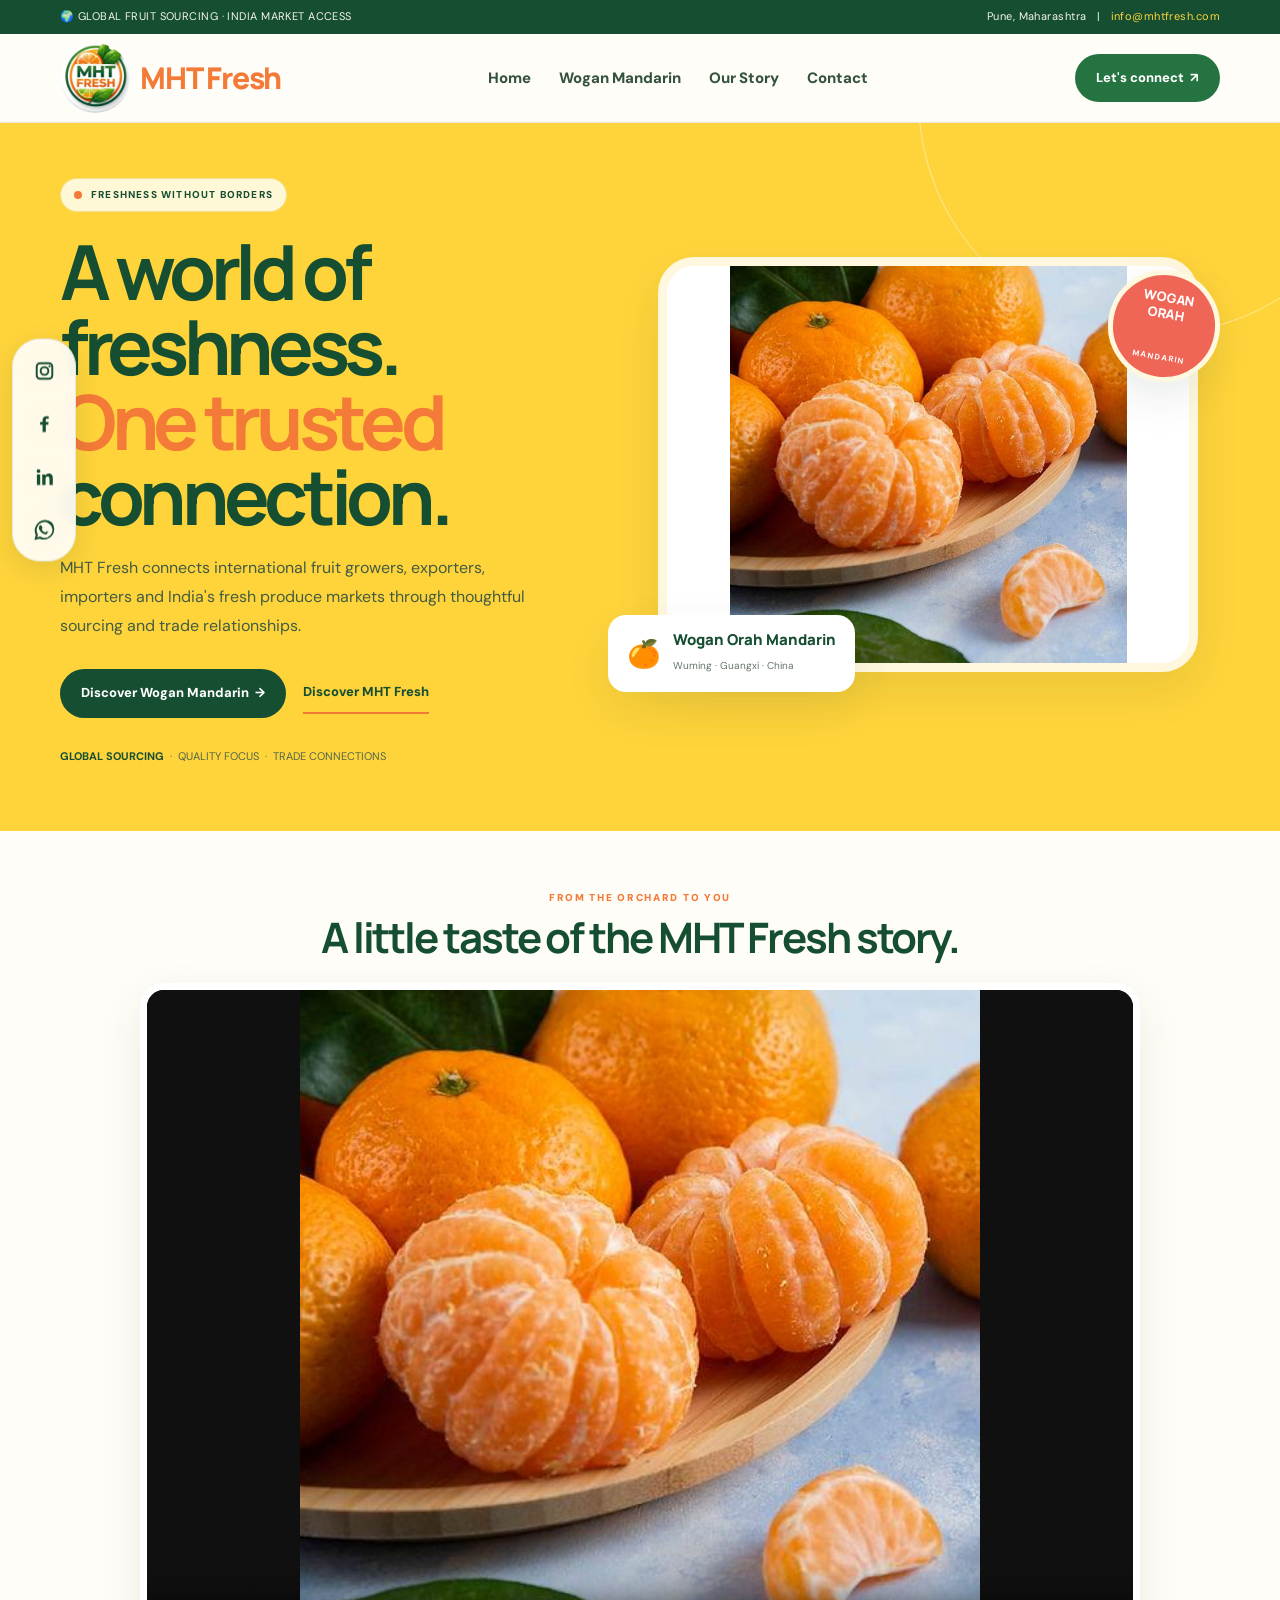
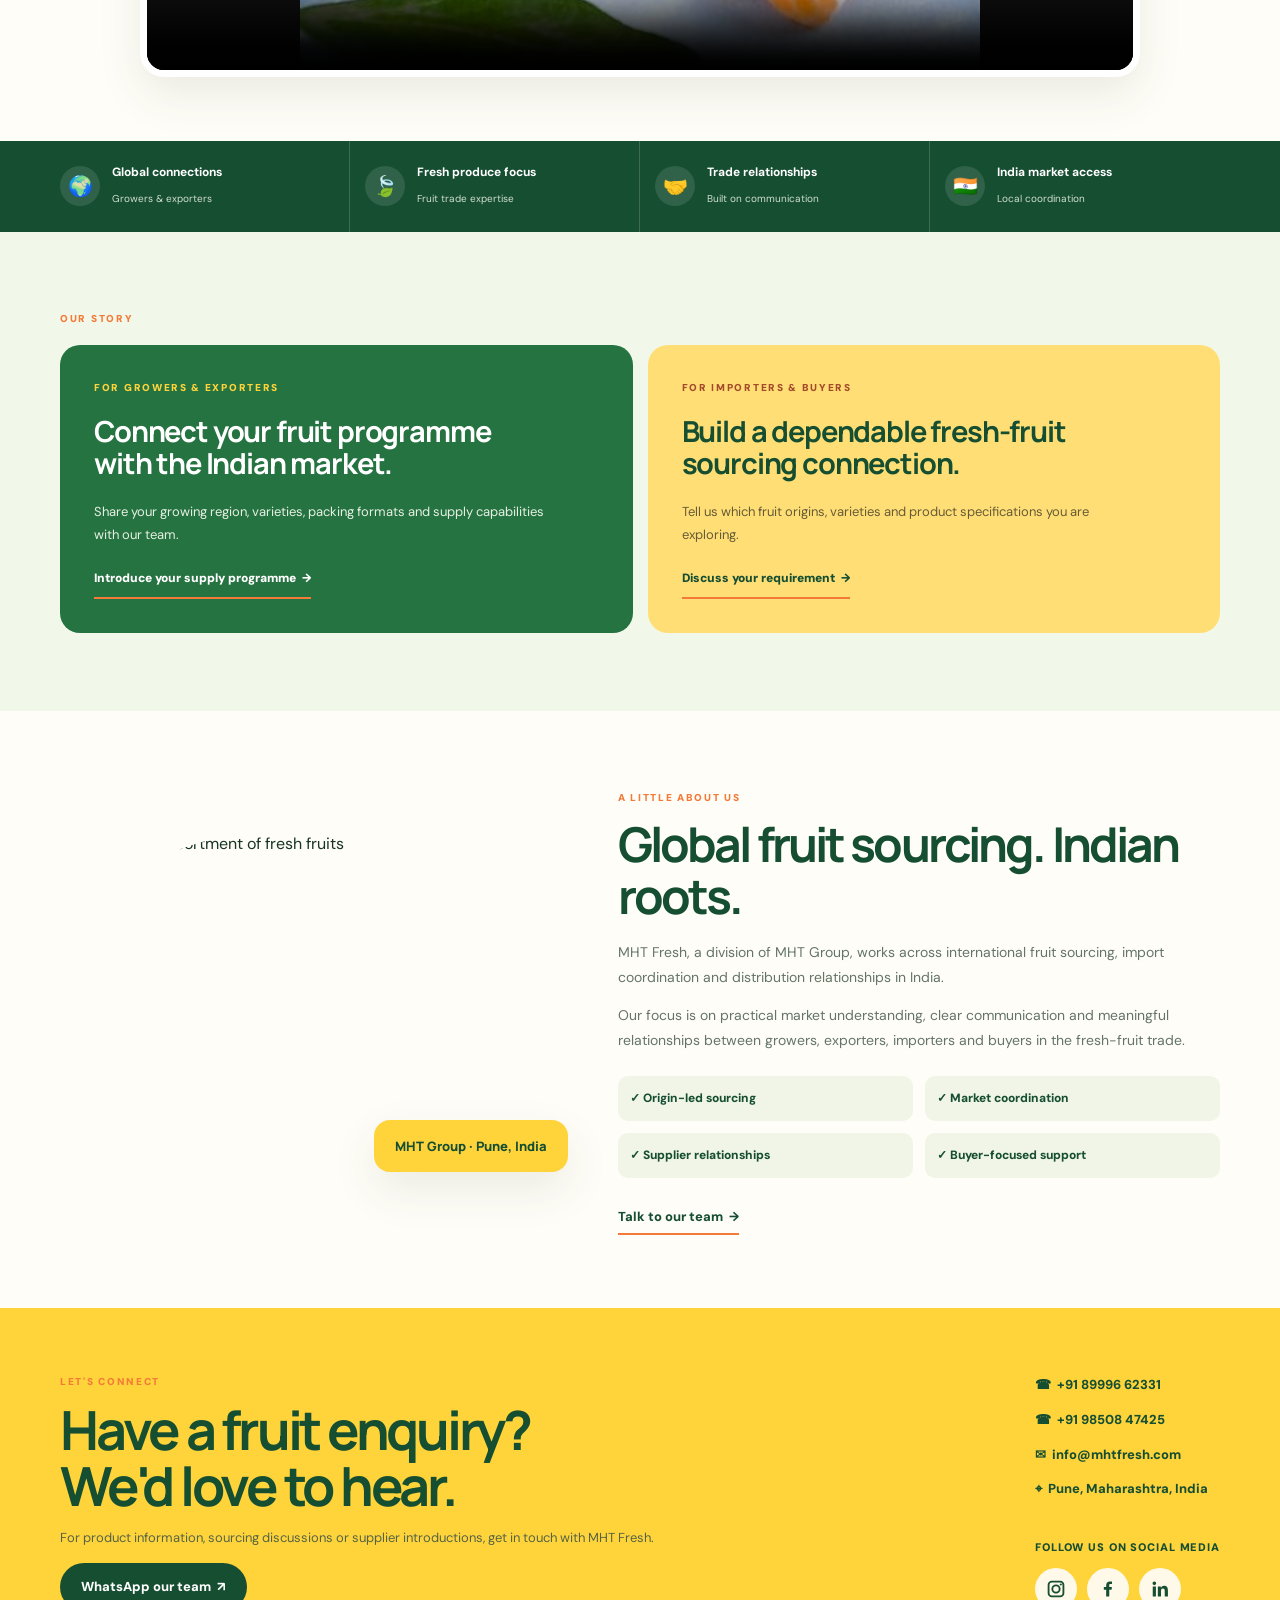
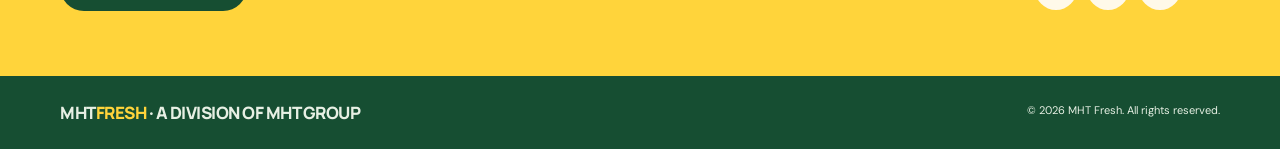
==== commit 9d990c19: "Enable autoplay with pause controls for homepage film" ====
--- a/index.html
+++ b/index.html
@@ -109,8 +109,8 @@
       <h2 id="brand-film-title">A little taste of the MHT Fresh story.</h2>
     </div>
     <div class="film-frame">
-      <video controls playsinline preload="metadata" poster="assets/wogan-mandarin.jpg" width="848" height="478">
-        <source src="assets/1000429292.mp4" type="video/mp4">
+      <video autoplay muted controls playsinline preload="metadata" poster="assets/wogan-mandarin.jpg" width="848" height="478">
+        <source src="assets/mhtfresh-brand-film.mp4" type="video/mp4">
         Your browser does not support HTML video. Please try a modern browser.
       </video>
     </div>
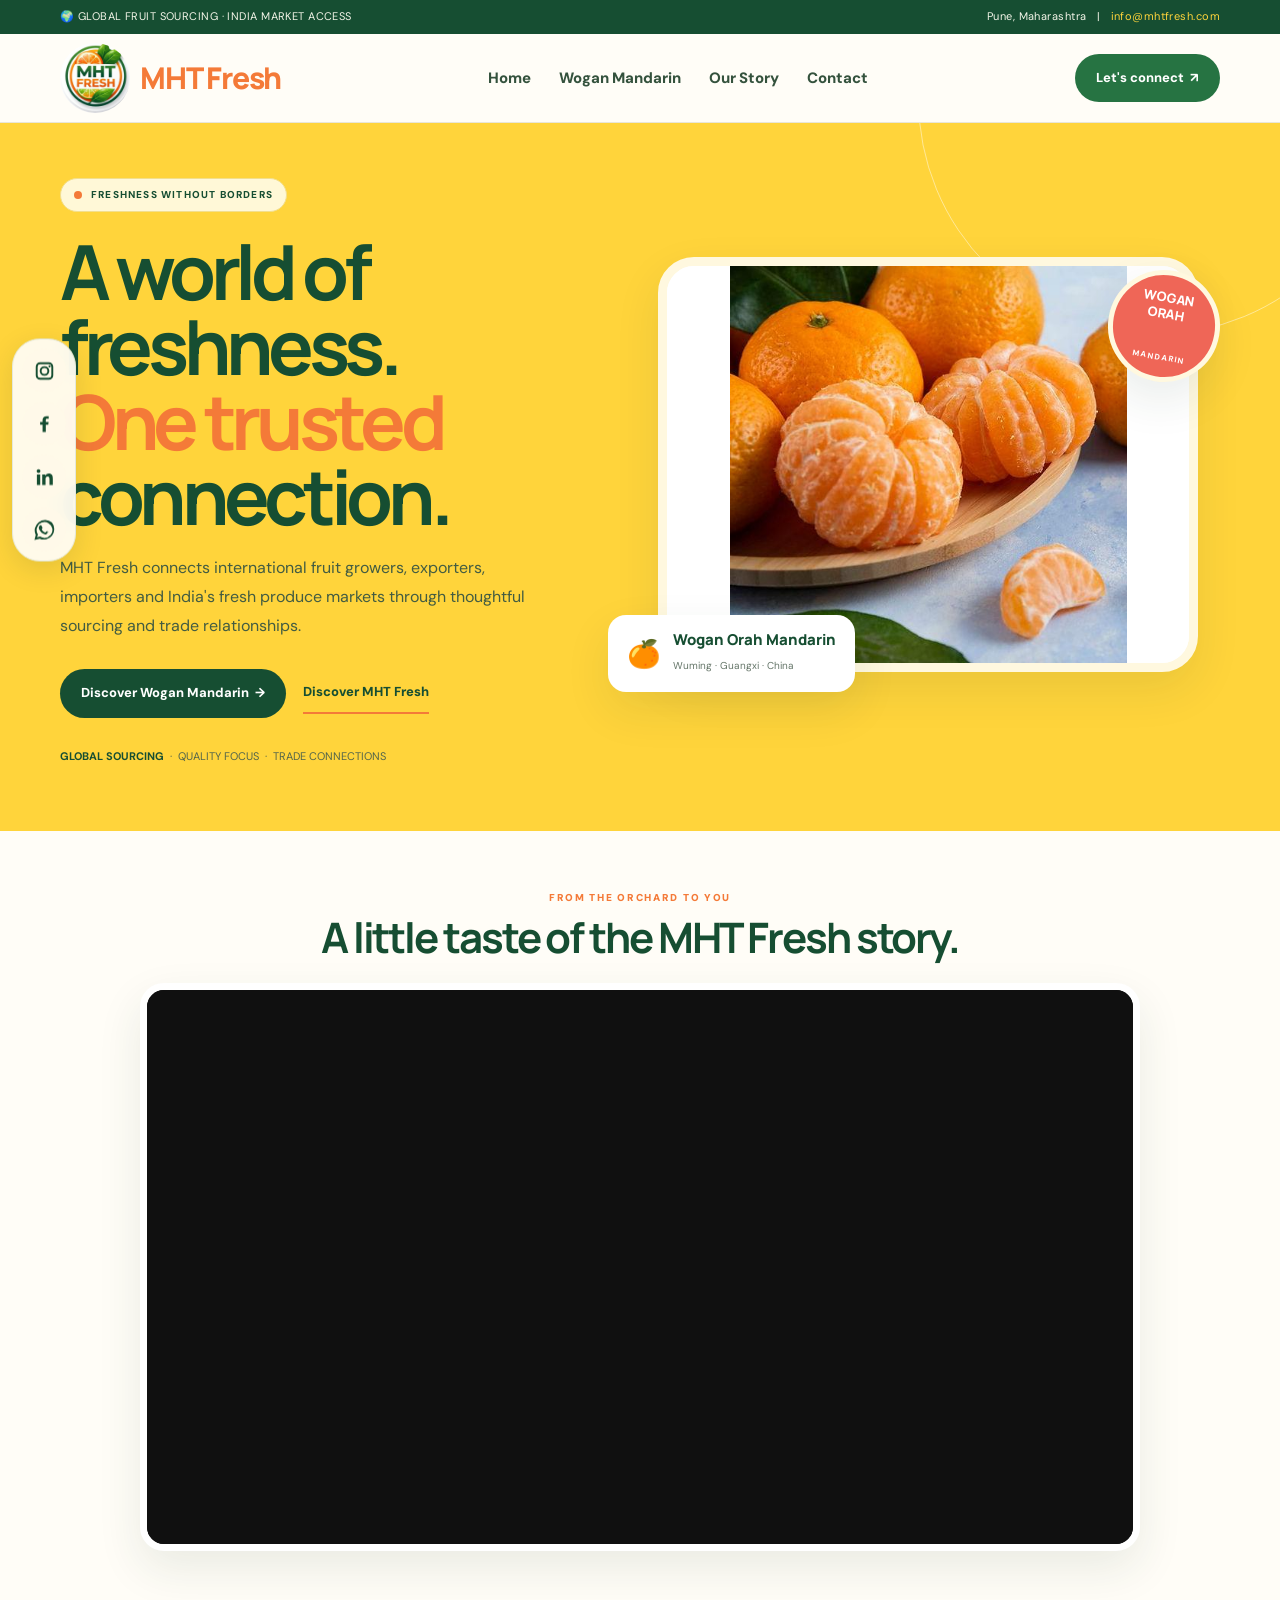
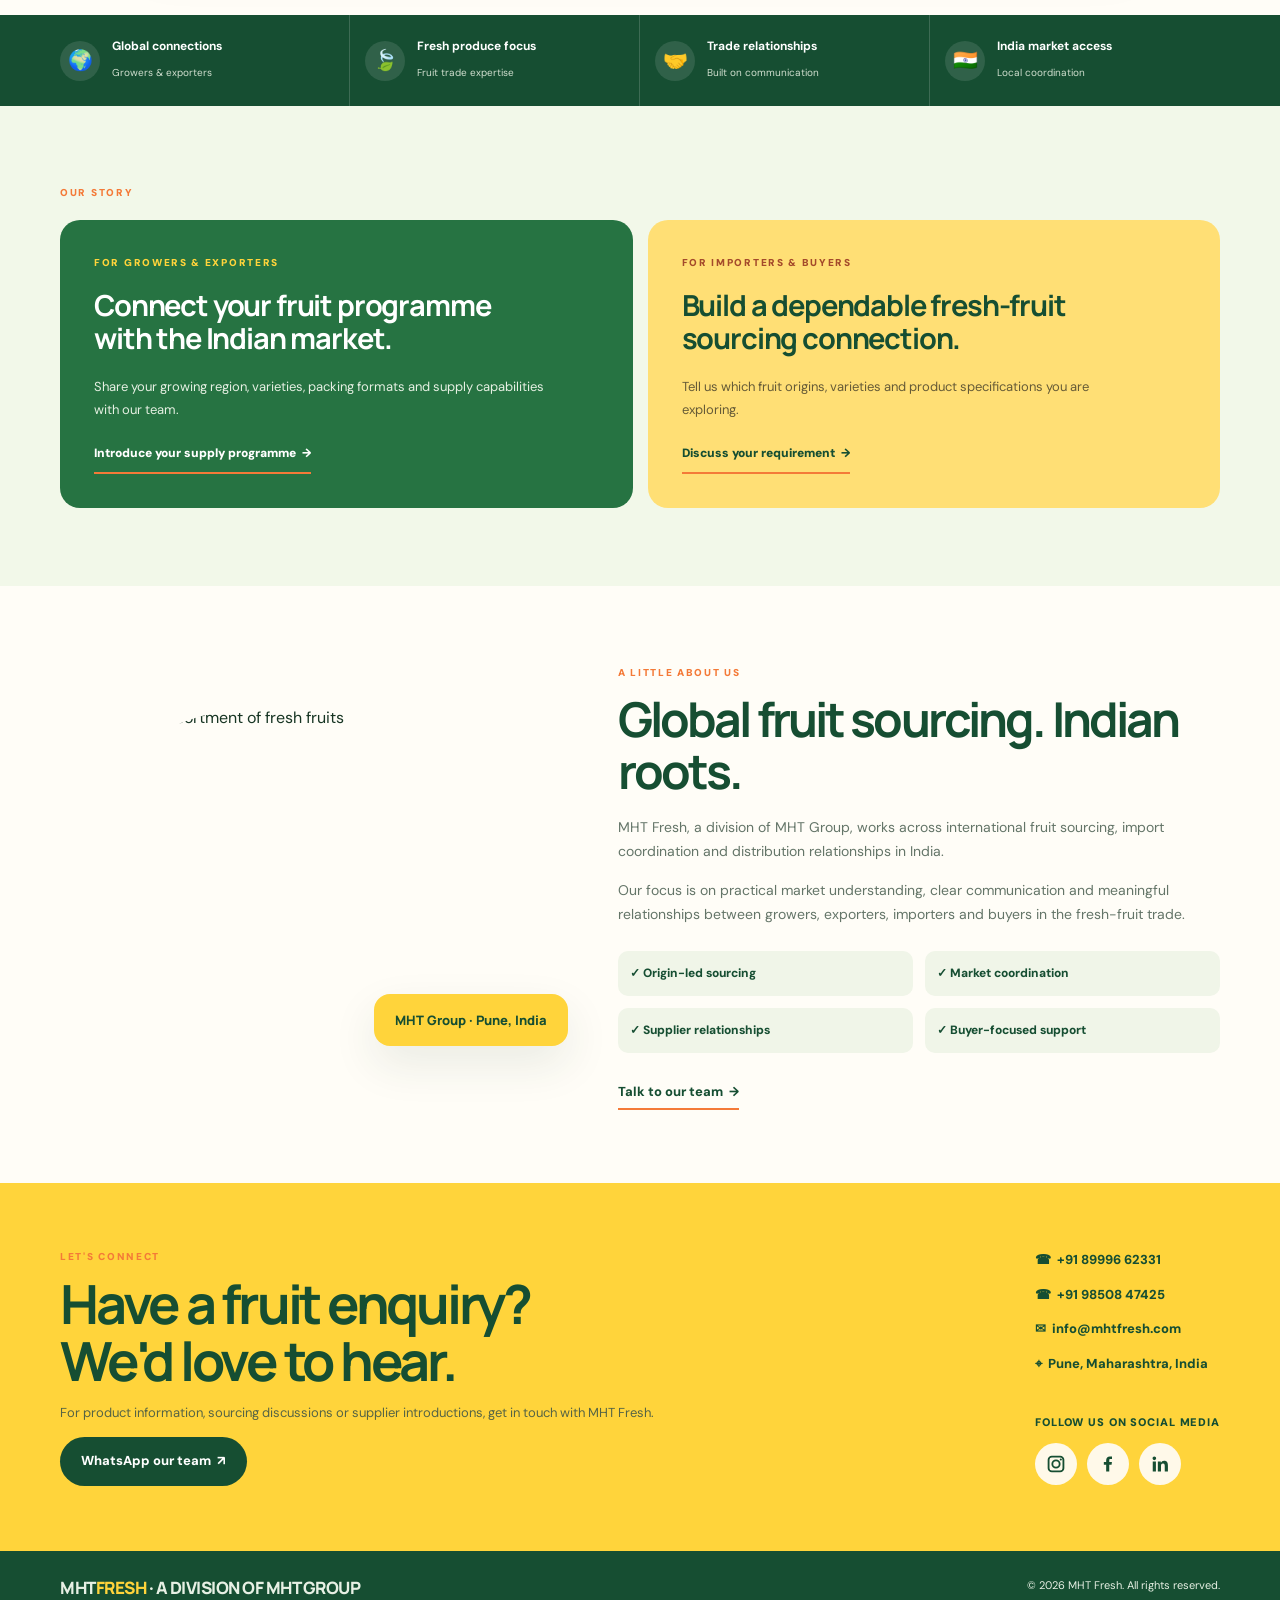
==== commit 76f752fd: "Embed updated MHT Fresh brand film from Google Drive" ====
--- a/index.html
+++ b/index.html
@@ -89,7 +89,7 @@
 .brand-film .film-heading{text-align:center;margin:0 auto 22px;max-width:700px}
 .brand-film h2{font-size:clamp(28px,4vw,42px);line-height:1.1;letter-spacing:-.05em;color:var(--deep);margin:8px 0 0}
 .film-frame{max-width:1000px;margin:0 auto;overflow:hidden;border-radius:24px;background:#101010;box-shadow:var(--shadow);border:7px solid #fff}
-.film-frame video{display:block;width:100%;height:auto;max-height:680px;object-fit:contain;background:#101010}
+.film-frame video,.film-frame iframe{display:block;width:100%;aspect-ratio:16/9;height:auto;max-height:680px;border:0;background:#101010}
 @media(max-width:650px){.brand-film{padding:42px 0}.film-frame{border-width:4px;border-radius:16px}}
 
 </style></head><body>
@@ -109,10 +109,7 @@
       <h2 id="brand-film-title">A little taste of the MHT Fresh story.</h2>
     </div>
     <div class="film-frame">
-      <video autoplay muted controls playsinline preload="metadata" poster="assets/wogan-mandarin.jpg" width="848" height="478">
-        <source src="assets/mhtfresh-brand-film.mp4" type="video/mp4">
-        Your browser does not support HTML video. Please try a modern browser.
-      </video>
+      <iframe src="https://drive.google.com/file/d/1uUQX1GefeNWEgrtBREICHREGdGmbrtdf/preview" title="MHT Fresh brand film" allow="autoplay; encrypted-media; picture-in-picture" allowfullscreen loading="lazy"></iframe>
     </div>
   </div>
 </section>
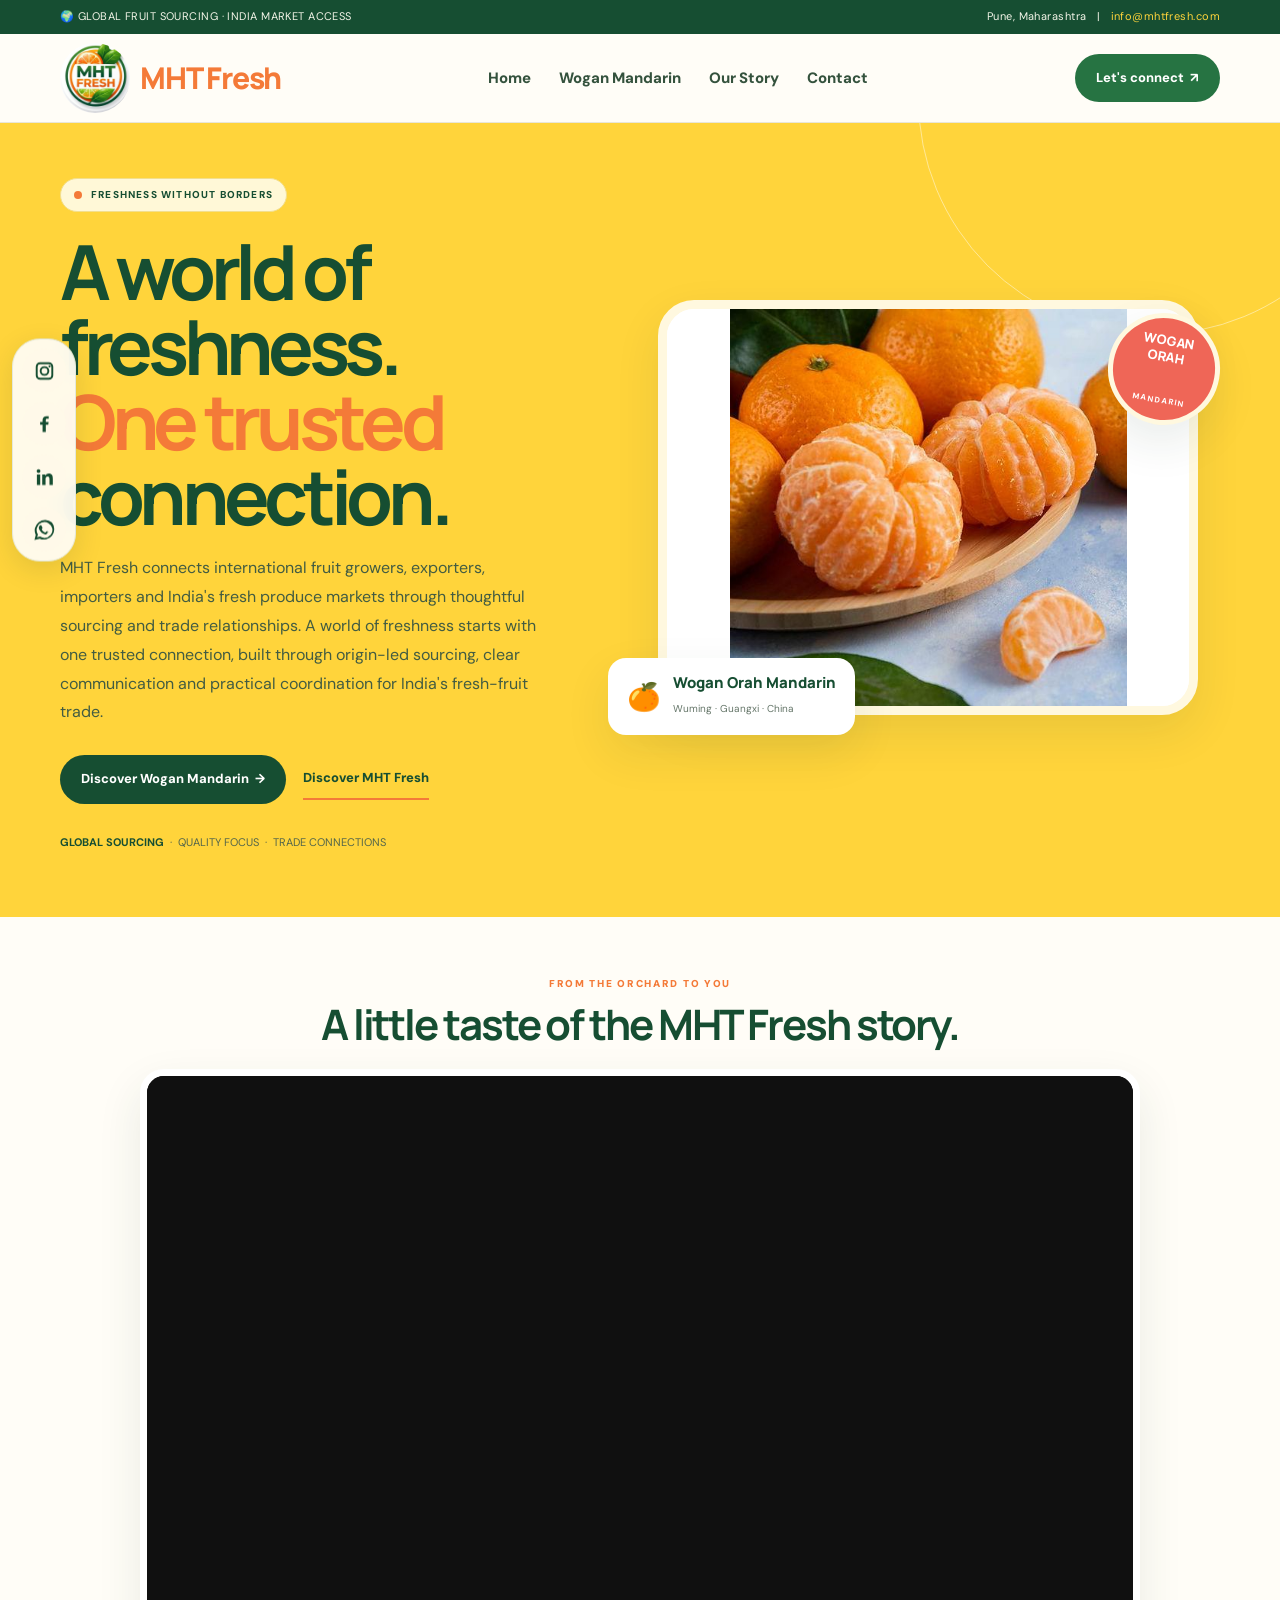
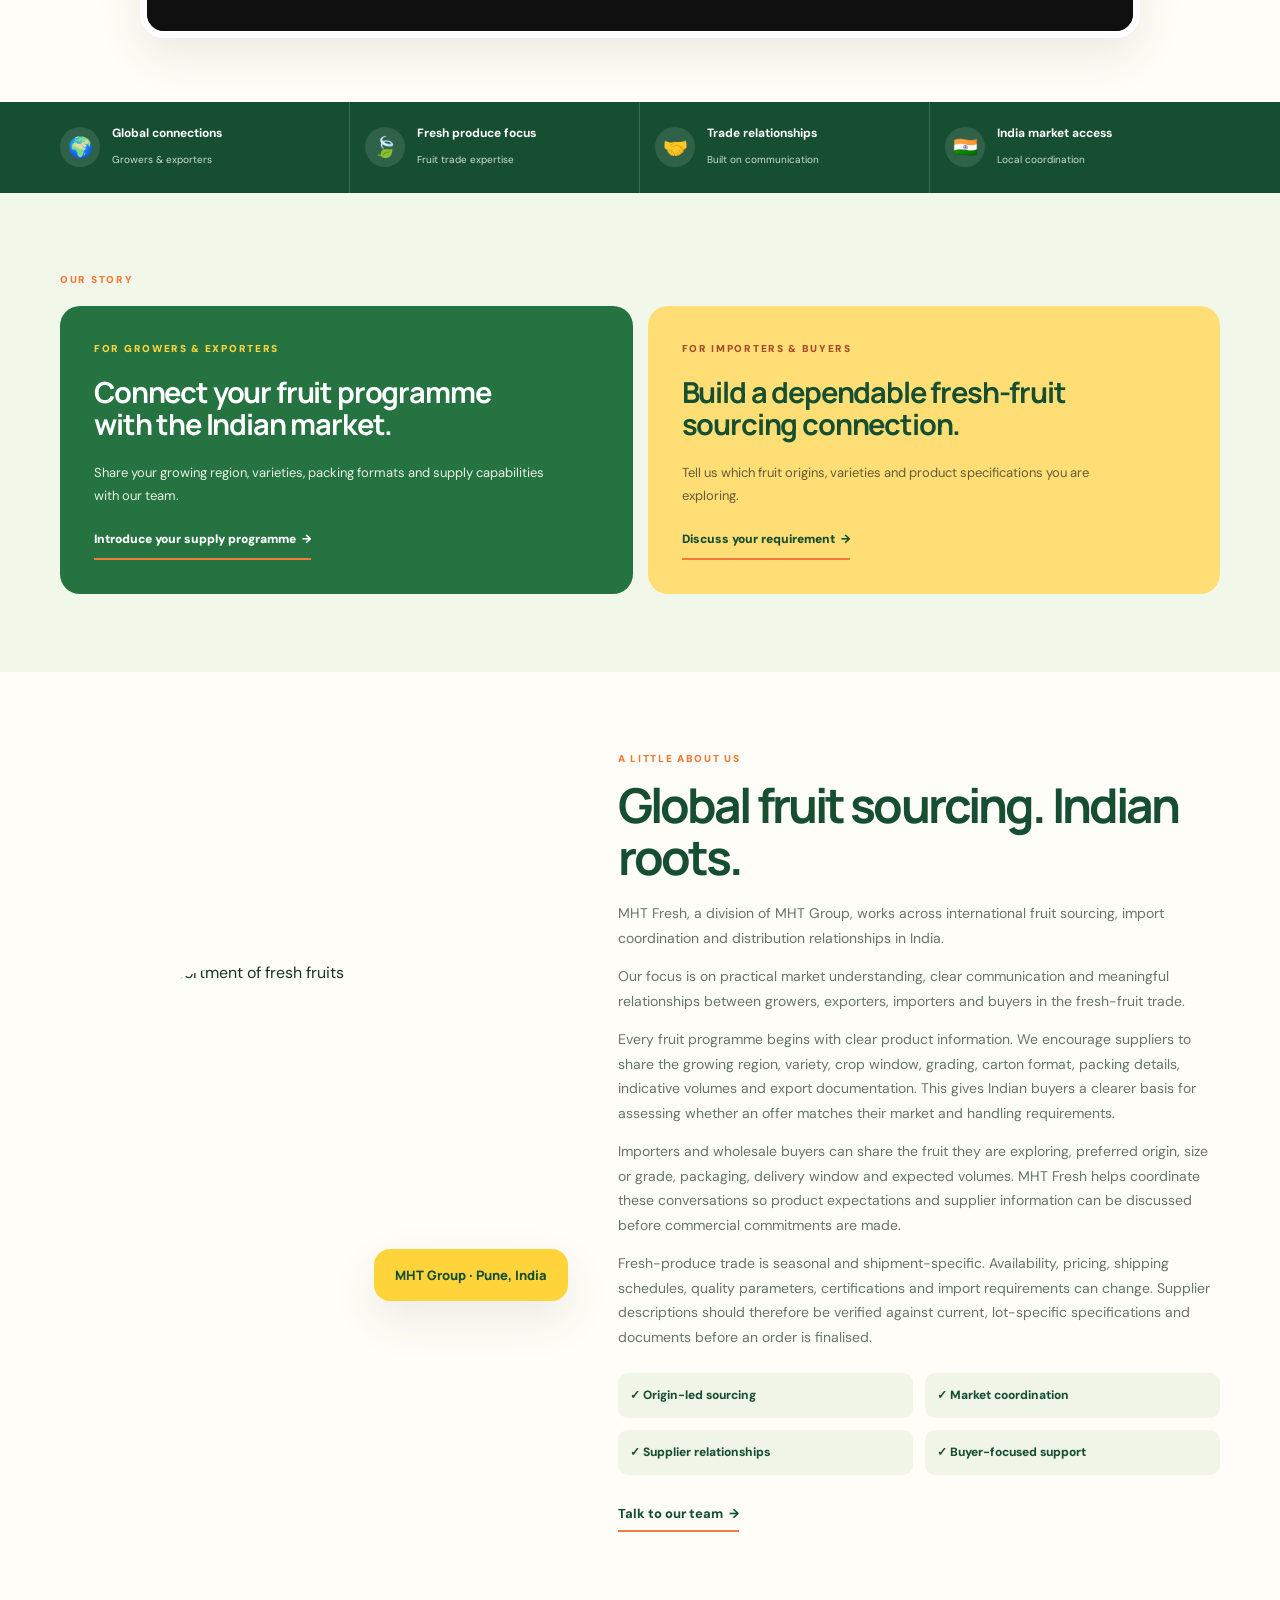
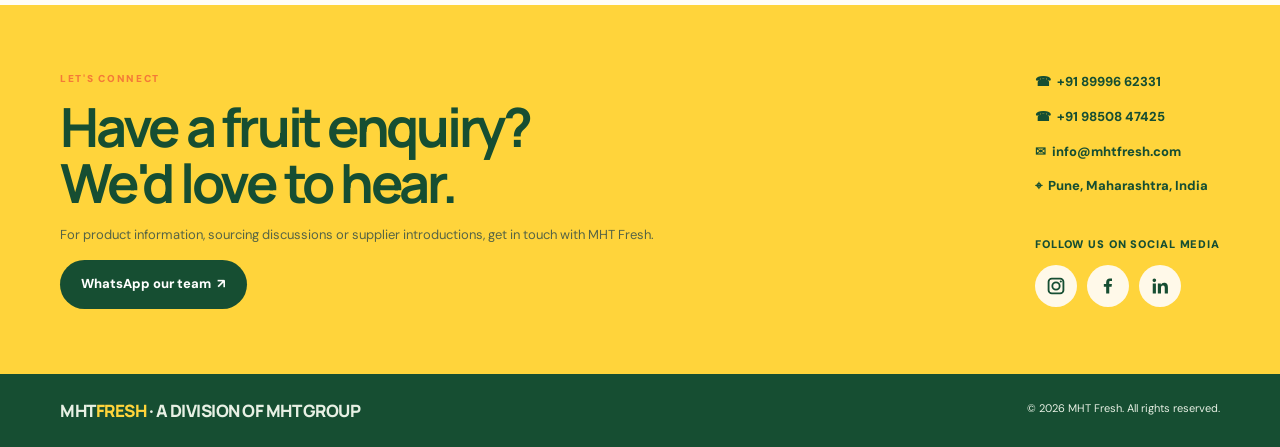
==== commit 25ad1d4e: "Add page-specific SEO metadata and structured data" ====
--- a/index.html
+++ b/index.html
@@ -12,6 +12,56 @@
 <meta charset="utf-8"><meta name="viewport" content="width=device-width,initial-scale=1">
 <meta name="description" content="MHT Fresh connects international fruit growers, exporters, importers and India's fresh produce markets.">
 <meta name="theme-color" content="#f8c928"><title>MHT Fresh | Global Fruit Connections</title>
+<!-- MHT Fresh SEO metadata -->
+<link rel="canonical" href="https://mhtfresh.com/">
+<link rel="icon" type="image/png" href="/assets/Logo.png">
+<link rel="apple-touch-icon" href="/assets/Logo.png">
+<meta property="og:type" content="website">
+<meta property="og:site_name" content="MHT Fresh">
+<meta property="og:title" content="MHT Fresh | Global Fruit Connections">
+<meta property="og:description" content="MHT Fresh connects international fruit growers, exporters, importers and India's fresh produce markets through origin-led sourcing and trade coordination.">
+<meta property="og:url" content="https://mhtfresh.com/">
+<meta property="og:image" content="https://mhtfresh.com/assets/wogan-mandarin.jpg">
+<meta name="twitter:card" content="summary_large_image">
+<meta name="twitter:title" content="MHT Fresh | Global Fruit Connections">
+<meta name="twitter:description" content="MHT Fresh connects international fruit growers, exporters, importers and India's fresh produce markets through origin-led sourcing and trade coordination.">
+<meta name="twitter:image" content="https://mhtfresh.com/assets/wogan-mandarin.jpg">
+<script type="application/ld+json">
+{
+  "@context": "https://schema.org",
+  "@type": "Organization",
+  "@id": "https://mhtfresh.com/#organization",
+  "name": "MHT Fresh",
+  "url": "https://mhtfresh.com/",
+  "logo": "https://mhtfresh.com/assets/Logo.png",
+  "description": "MHT Fresh, a division of MHT Group, works across international fruit sourcing, import coordination and distribution relationships in India.",
+  "address": {
+    "@type": "PostalAddress",
+    "addressLocality": "Pune",
+    "addressRegion": "Maharashtra",
+    "addressCountry": "IN"
+  },
+  "telephone": "+91 89996 62331",
+  "sameAs": [
+    "https://www.instagram.com/mht_fresh/",
+    "https://www.facebook.com/share/1EpzenpAUu/",
+    "https://www.linkedin.com/company/145335454/"
+  ]
+}
+</script>
+<script type="application/ld+json">
+{
+  "@context": "https://schema.org",
+  "@type": "WebSite",
+  "@id": "https://mhtfresh.com/#website",
+  "url": "https://mhtfresh.com/",
+  "name": "MHT Fresh",
+  "publisher": {
+    "@id": "https://mhtfresh.com/#organization"
+  },
+  "inLanguage": "en-IN"
+}
+</script>
 <link rel="preconnect" href="https://fonts.googleapis.com"><link rel="preconnect" href="https://fonts.gstatic.com" crossorigin>
 <link href="https://fonts.googleapis.com/css2?family=DM+Sans:wght@400;500;600;700;800&family=Manrope:wght@400;500;600;700;800&display=swap" rel="stylesheet">
 <style>
@@ -101,7 +151,7 @@
 </aside><div class="topbar"><div class="wrap"><span>🌍 GLOBAL FRUIT SOURCING · INDIA MARKET ACCESS</span><span>Pune, Maharashtra &nbsp; | &nbsp; <a href="mailto:info@mhtfresh.com">info@mhtfresh.com</a></span></div></div>
 <header><div class="wrap nav"><a href="index.html" class="brand" aria-label="MHT Fresh home"><img class="brand-logo" src="assets/Logo.png" alt="MHT Fresh"><span class="brand-name">MHT <span>Fresh</span></span></a><button class="menu" id="menu" aria-label="Toggle navigation" aria-expanded="false">☰</button><nav class="links" id="links"><a href="#home">Home</a><a href="wogan.html">Wogan Mandarin</a><a href="#about">Our Story</a><a href="#contact">Contact</a></nav><a class="navbtn" href="#contact">Let's connect&nbsp; ↗</a></div></header>
 <main>
-<section class="hero" id="home"><div class="wrap hero-grid"><div><span class="kicker"><i></i> Freshness without borders</span><h1>A world of freshness.<br><em>One trusted</em> connection.</h1><p>MHT Fresh connects international fruit growers, exporters, importers and India's fresh produce markets through thoughtful sourcing and trade relationships.</p><div class="actions"><a class="btn btn-dark" href="wogan.html">Discover Wogan Mandarin&nbsp; →</a><a class="underlink" href="#about">Discover MHT Fresh</a></div><div class="hero-note"><b>GLOBAL SOURCING</b> &nbsp;·&nbsp; QUALITY FOCUS &nbsp;·&nbsp; TRADE CONNECTIONS</div></div><div class="hero-art"><div class="hero-photo"><img src="assets/wogan-mandarin.jpg" alt="Wogan Orah Mandarin with fresh leaves and peeled segments" fetchpriority="high"></div><div class="hero-sticker">WOGAN<br>ORAH<small>MANDARIN</small></div><div class="hero-chip"><span class="chip-icon">🍊</span><div><b>Wogan Orah Mandarin</b><small>Wuming · Guangxi · China</small></div></div></div></div></section>
+<section class="hero" id="home"><div class="wrap hero-grid"><div><span class="kicker"><i></i> Freshness without borders</span><h1>A world of freshness.<br><em>One trusted</em> connection.</h1><p>MHT Fresh connects international fruit growers, exporters, importers and India's fresh produce markets through thoughtful sourcing and trade relationships. A world of freshness starts with one trusted connection, built through origin-led sourcing, clear communication and practical coordination for India's fresh-fruit trade.</p><div class="actions"><a class="btn btn-dark" href="wogan.html">Discover Wogan Mandarin&nbsp; →</a><a class="underlink" href="#about">Discover MHT Fresh</a></div><div class="hero-note"><b>GLOBAL SOURCING</b> &nbsp;·&nbsp; QUALITY FOCUS &nbsp;·&nbsp; TRADE CONNECTIONS</div></div><div class="hero-art"><div class="hero-photo"><img src="assets/wogan-mandarin.jpg" alt="Wogan Orah Mandarin with fresh leaves and peeled segments" fetchpriority="high"></div><div class="hero-sticker">WOGAN<br>ORAH<small>MANDARIN</small></div><div class="hero-chip"><span class="chip-icon">🍊</span><div><b>Wogan Orah Mandarin</b><small>Wuming · Guangxi · China</small></div></div></div></div></section>
 <section class="brand-film" aria-labelledby="brand-film-title">
   <div class="wrap">
     <div class="film-heading">
@@ -115,7 +165,10 @@
 </section>
 <div class="promise"><div class="wrap"><div class="promise-item"><span class="promise-icon">🌍</span><div><b>Global connections</b><small>Growers & exporters</small></div></div><div class="promise-item"><span class="promise-icon">🍃</span><div><b>Fresh produce focus</b><small>Fruit trade expertise</small></div></div><div class="promise-item"><span class="promise-icon">🤝</span><div><b>Trade relationships</b><small>Built on communication</small></div></div><div class="promise-item"><span class="promise-icon">🇮🇳</span><div><b>India market access</b><small>Local coordination</small></div></div></div></div>
 <section class="story section"><div class="wrap"><div class="eyebrow">Our story</div><div class="story-grid" style="margin-top:18px"><article class="story-card"><div class="eyebrow">For growers & exporters</div><h3>Connect your fruit programme with the Indian market.</h3><p>Share your growing region, varieties, packing formats and supply capabilities with our team.</p><a href="mailto:info@mhtfresh.com?subject=Exporter%20Enquiry">Introduce your supply programme&nbsp; →</a></article><article class="story-card"><div class="eyebrow">For importers & buyers</div><h3>Build a dependable fresh-fruit sourcing connection.</h3><p>Tell us which fruit origins, varieties and product specifications you are exploring.</p><a href="mailto:info@mhtfresh.com?subject=Buyer%20Enquiry">Discuss your requirement&nbsp; →</a></article></div></div></section>
-<section class="section" id="about"><div class="wrap about"><div class="about-visual"><img src="https://images.unsplash.com/photo-1610832958506-aa56368176cf?auto=format&fit=crop&w=1000&q=85" alt="A colourful assortment of fresh fruits"><span class="about-badge">MHT Group · Pune, India</span></div><div class="about-copy"><div class="eyebrow">A little about us</div><h2>Global fruit sourcing. Indian roots.</h2><p>MHT Fresh, a division of MHT Group, works across international fruit sourcing, import coordination and distribution relationships in India.</p><p>Our focus is on practical market understanding, clear communication and meaningful relationships between growers, exporters, importers and buyers in the fresh-fruit trade.</p><div class="about-points"><span>✓ Origin-led sourcing</span><span>✓ Market coordination</span><span>✓ Supplier relationships</span><span>✓ Buyer-focused support</span></div><a class="underlink" href="#contact">Talk to our team&nbsp; →</a></div></div></section>
+<section class="section" id="about"><div class="wrap about"><div class="about-visual"><img src="https://images.unsplash.com/photo-1610832958506-aa56368176cf?auto=format&fit=crop&w=1000&q=85" alt="A colourful assortment of fresh fruits"><span class="about-badge">MHT Group · Pune, India</span></div><div class="about-copy"><div class="eyebrow">A little about us</div><h2>Global fruit sourcing. Indian roots.</h2><p>MHT Fresh, a division of MHT Group, works across international fruit sourcing, import coordination and distribution relationships in India.</p><p>Our focus is on practical market understanding, clear communication and meaningful relationships between growers, exporters, importers and buyers in the fresh-fruit trade.</p>
+<p>Every fruit programme begins with clear product information. We encourage suppliers to share the growing region, variety, crop window, grading, carton format, packing details, indicative volumes and export documentation. This gives Indian buyers a clearer basis for assessing whether an offer matches their market and handling requirements.</p>
+<p>Importers and wholesale buyers can share the fruit they are exploring, preferred origin, size or grade, packaging, delivery window and expected volumes. MHT Fresh helps coordinate these conversations so product expectations and supplier information can be discussed before commercial commitments are made.</p>
+<p>Fresh-produce trade is seasonal and shipment-specific. Availability, pricing, shipping schedules, quality parameters, certifications and import requirements can change. Supplier descriptions should therefore be verified against current, lot-specific specifications and documents before an order is finalised.</p><div class="about-points"><span>✓ Origin-led sourcing</span><span>✓ Market coordination</span><span>✓ Supplier relationships</span><span>✓ Buyer-focused support</span></div><a class="underlink" href="#contact">Talk to our team&nbsp; →</a></div></div></section>
 <section class="contact" id="contact"><div class="wrap contact-grid"><div><div class="eyebrow">Let's connect</div><h2>Have a fruit enquiry?<br>We'd love to hear.</h2><p>For product information, sourcing discussions or supplier introductions, get in touch with MHT Fresh.</p><a class="btn btn-dark" href="https://wa.me/918999662331?text=Hello%20MHT%20Fresh%2C%20I%20would%20like%20to%20discuss%20a%20fruit%20enquiry.">WhatsApp our team&nbsp; ↗</a></div><div class="contact-links"><a href="tel:+918999662331">☎ &nbsp;+91 89996 62331</a><a href="tel:+919850847425">☎ &nbsp;+91 98508 47425</a><a href="mailto:info@mhtfresh.com">✉ &nbsp;info@mhtfresh.com</a><span>⌖ &nbsp;Pune, Maharashtra, India</span><div class="social-area"><div class="social-title">Follow us on social media</div><div class="socials"><a class="social-link" href="https://www.instagram.com/mht_fresh/" target="_blank" rel="noopener noreferrer" aria-label="Instagram"><svg viewBox="0 0 24 24" aria-hidden="true"><path d="M7 2h10a5 5 0 0 1 5 5v10a5 5 0 0 1-5 5H7a5 5 0 0 1-5-5V7a5 5 0 0 1 5-5zm0 2.2A2.8 2.8 0 0 0 4.2 7v10A2.8 2.8 0 0 0 7 19.8h10a2.8 2.8 0 0 0 2.8-2.8V7A2.8 2.8 0 0 0 17 4.2H7zm5 2.3a5.5 5.5 0 1 1 0 11 5.5 5.5 0 0 1 0-11zm0 2.2a3.3 3.3 0 1 0 0 6.6 3.3 3.3 0 0 0 0-6.6zm5.8-3.4a1.3 1.3 0 1 1 0 2.6 1.3 1.3 0 0 1 0-2.6z"/></svg></a><a class="social-link" href="https://www.facebook.com/share/1EpzenpAUu/" target="_blank" rel="noopener noreferrer" aria-label="Facebook"><svg viewBox="0 0 24 24" aria-hidden="true"><path d="M13.5 21v-8.2h2.8l.4-3.2h-3.2V7.5c0-.9.3-1.5 1.6-1.5h1.7V3.1c-.3 0-1.4-.1-2.6-.1-2.6 0-4.4 1.6-4.4 4.5v2.1H7v3.2h2.8V21h3.7z"/></svg></a><a class="social-link" href="https://www.linkedin.com/company/145335454" target="_blank" rel="noopener noreferrer" aria-label="LinkedIn"><svg viewBox="0 0 24 24" aria-hidden="true"><path d="M5.2 3a2.2 2.2 0 1 1 0 4.4 2.2 2.2 0 0 1 0-4.4zM3.3 9h3.8v12H3.3V9zm6.1 0H13v1.6h.1A4.1 4.1 0 0 1 16.8 8c4 0 4.7 2.6 4.7 6V21h-3.8v-6.2c0-1.5 0-3.4-2.1-3.4s-2.4 1.6-2.4 3.3V21H9.4V9z"/></svg></a></div></div></div></div></section>
 </main><footer><div class="wrap"><strong class="footbrand">MHT<span>FRESH</span> · A DIVISION OF MHT GROUP</strong><span>© <span id="year"></span> MHT Fresh. All rights reserved.</span></div></footer>
 <script>document.getElementById("year").textContent=new Date().getFullYear();const menu=document.getElementById("menu"),links=document.getElementById("links");menu.addEventListener("click",()=>{const open=links.classList.toggle("open");menu.setAttribute("aria-expanded",String(open));menu.textContent=open?"×":"☰"});links.querySelectorAll("a").forEach(a=>a.addEventListener("click",()=>{links.classList.remove("open");menu.setAttribute("aria-expanded","false");menu.textContent="☰"}));</script>
